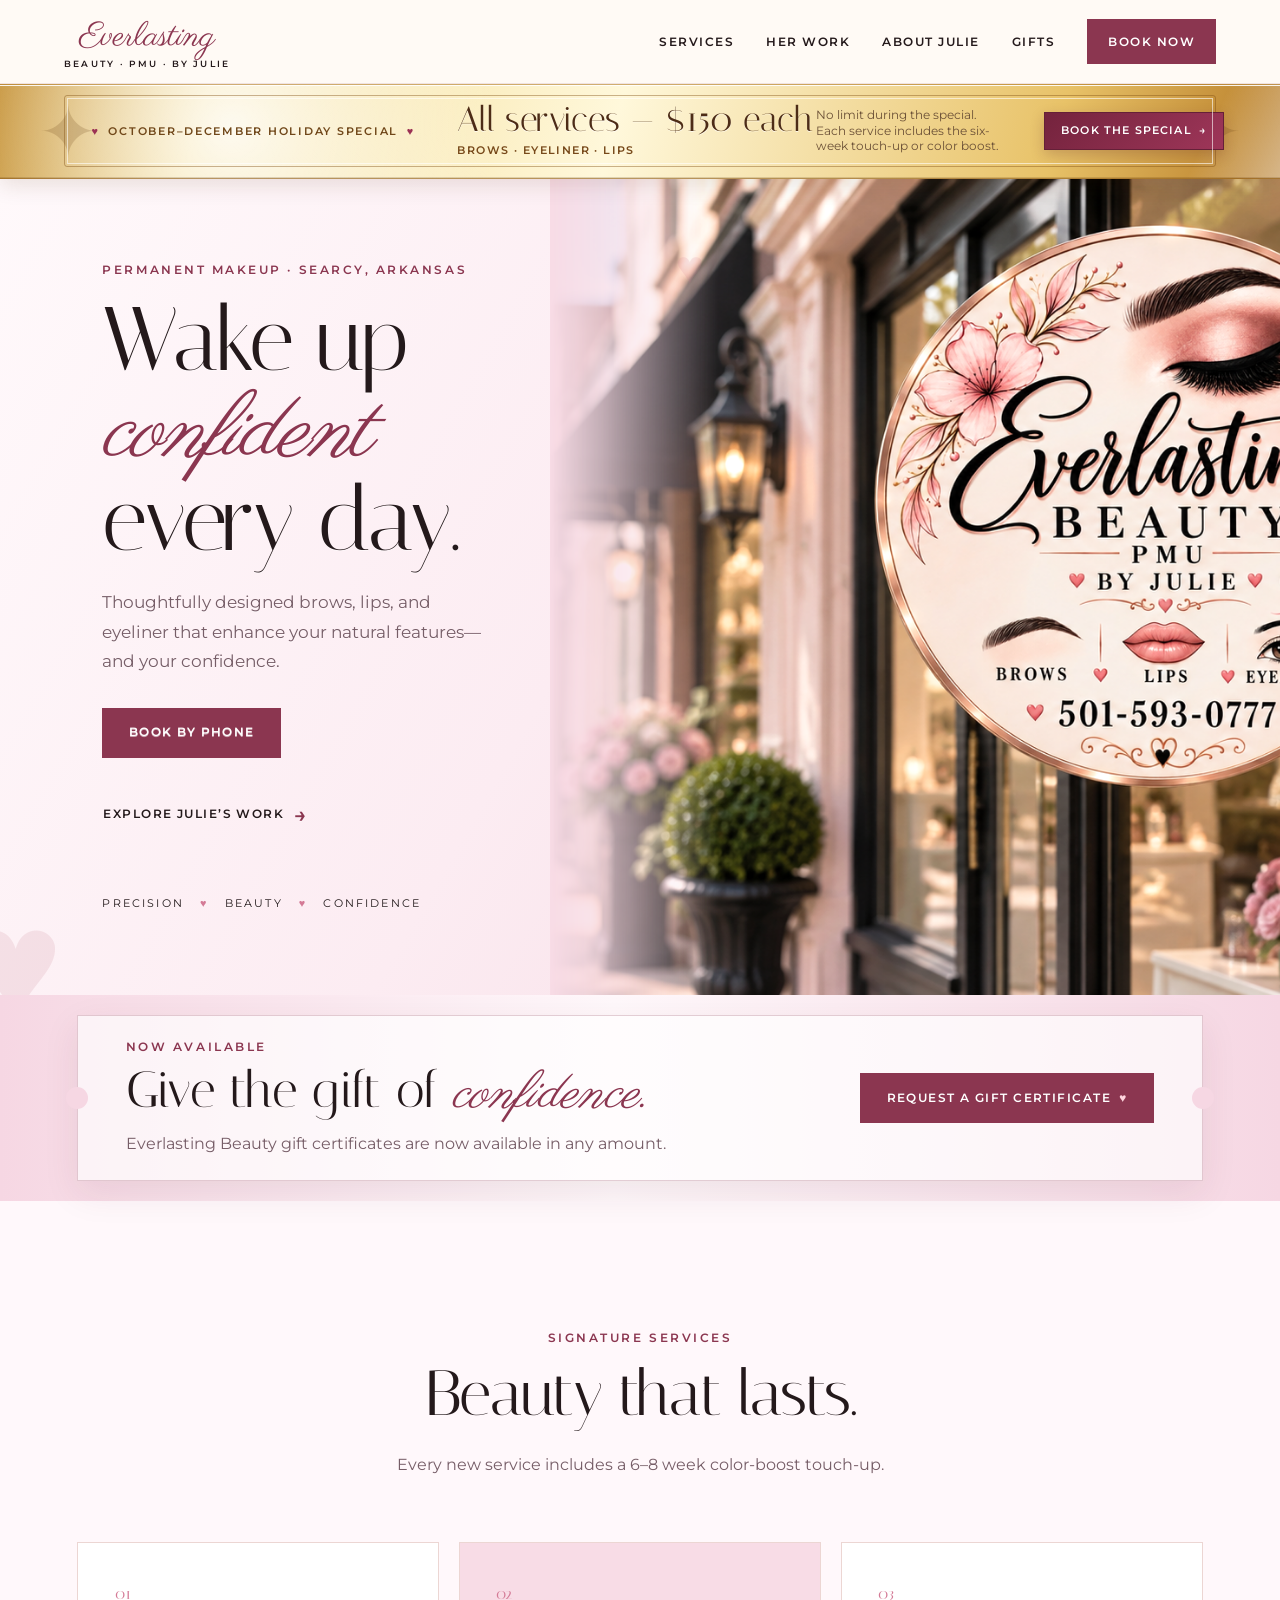
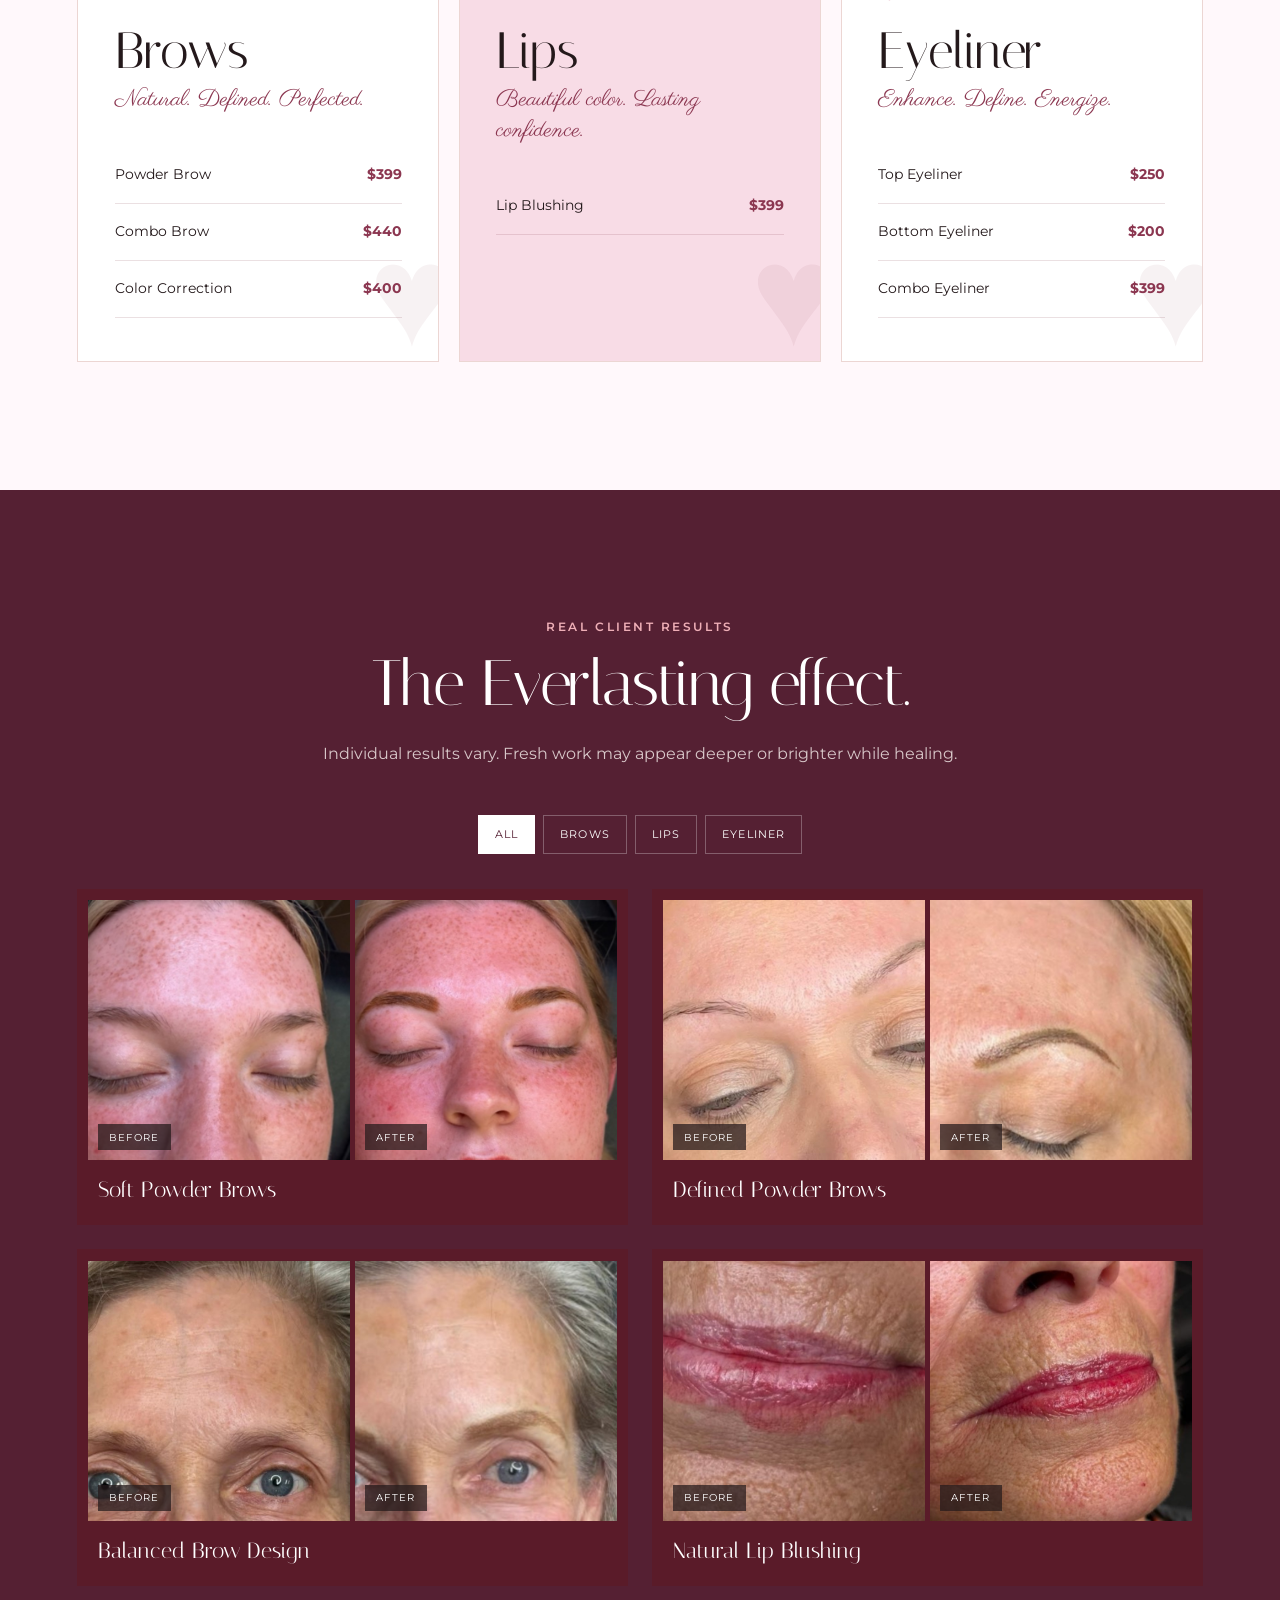
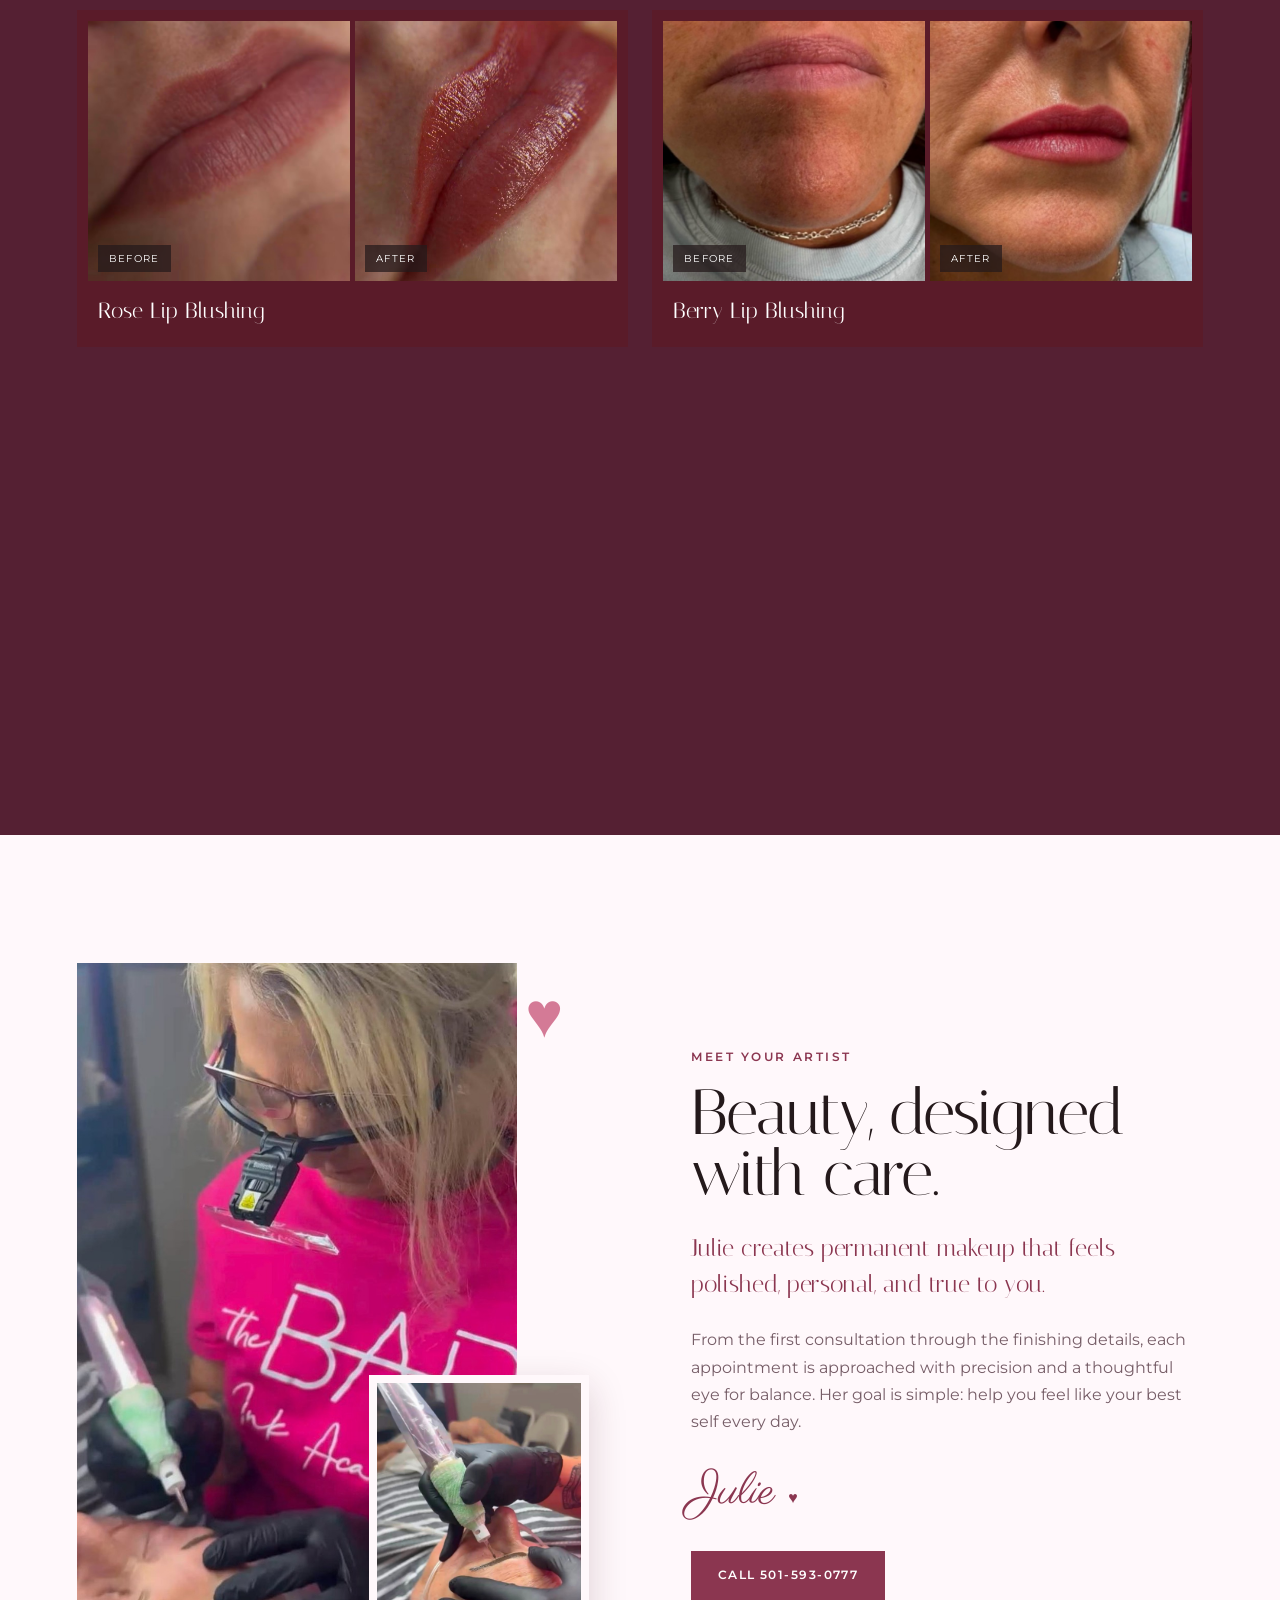
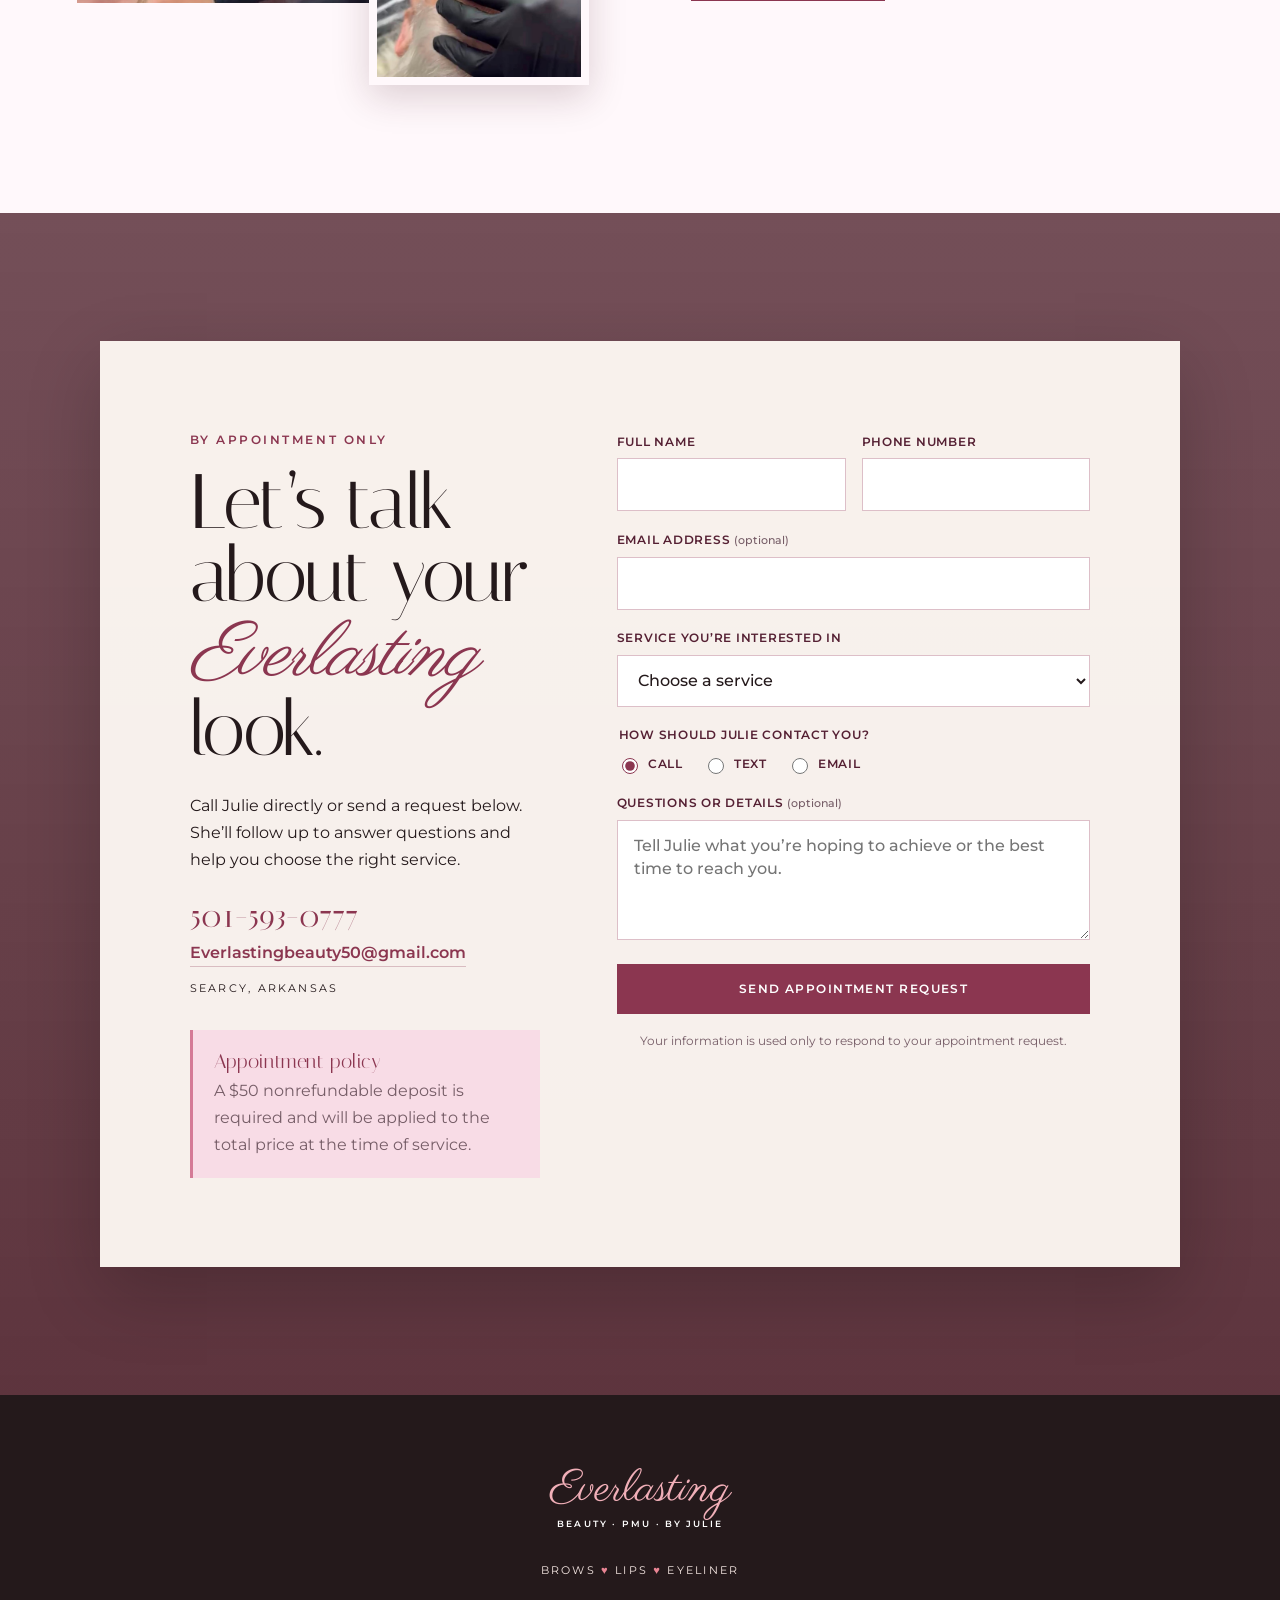
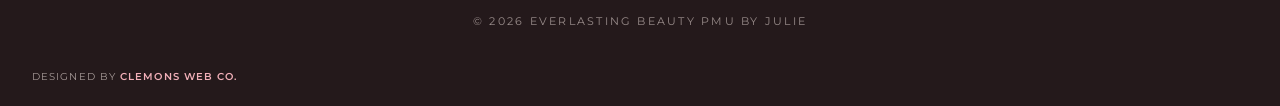
==== index.html @ 605e9e20 "Add branded social share image" ====
<!doctype html>
<html lang="en">
  <head>
    <meta charset="UTF-8" />
    <meta name="viewport" content="width=device-width, initial-scale=1.0" />
    <meta
      name="description"
      content="Permanent makeup by Julie in Searcy, Arkansas. Brows, lip blushing, and eyeliner by appointment."
    />
    <meta name="theme-color" content="#6f2435" />
    <link rel="canonical" href="https://everlastingbeauty50.com/" />
    <meta property="og:type" content="website" />
    <meta property="og:site_name" content="Everlasting Beauty PMU by Julie" />
    <meta property="og:title" content="Everlasting Beauty PMU by Julie" />
    <meta
      property="og:description"
      content="Wake up confident every day with thoughtfully designed brows, lips, and eyeliner in Searcy, Arkansas."
    />
    <meta property="og:url" content="https://everlastingbeauty50.com/" />
    <meta
      property="og:image"
      content="https://everlastingbeauty50.com/assets/everlasting-beauty-social-share.jpg"
    />
    <meta property="og:image:width" content="1200" />
    <meta property="og:image:height" content="630" />
    <meta
      property="og:image:alt"
      content="Everlasting Beauty PMU by Julie boutique storefront sign"
    />
    <meta name="twitter:card" content="summary_large_image" />
    <meta name="twitter:title" content="Everlasting Beauty PMU by Julie" />
    <meta
      name="twitter:description"
      content="Brows, lips, and eyeliner designed to help you wake up confident every day."
    />
    <meta
      name="twitter:image"
      content="https://everlastingbeauty50.com/assets/everlasting-beauty-social-share.jpg"
    />
    <title>Everlasting Beauty PMU by Julie</title>
    <link rel="preconnect" href="https://fonts.googleapis.com" />
    <link rel="preconnect" href="https://fonts.gstatic.com" crossorigin />
    <link
      href="https://fonts.googleapis.com/css2?family=Italiana&family=Montserrat:wght@400;500;600&family=Parisienne&display=swap"
      rel="stylesheet"
    />
    <link rel="stylesheet" href="styles.css" />
  </head>
  <body>
    <header class="site-header">
      <a class="brand" href="#top" aria-label="Everlasting Beauty home">
        <span class="brand-script">Everlasting</span>
        <span class="brand-small">BEAUTY · PMU · BY JULIE</span>
      </a>
      <button class="menu-toggle" aria-expanded="false" aria-controls="site-nav">
        <span></span><span></span><span></span><span class="sr-only">Menu</span>
      </button>
      <nav id="site-nav">
        <a href="#services">Services</a><a href="#work">Her Work</a><a href="#about">About Julie</a
        ><a href="gift-certificates.html">Gifts</a><a href="#contact" class="nav-cta">Book Now</a>
      </nav>
    </header>

    <aside class="seasonal-special" aria-label="October through December service special">
      <div class="seasonal-special-inner">
        <p class="seasonal-kicker"><span aria-hidden="true">♥</span> October–December Holiday Special <span aria-hidden="true">♥</span></p>
        <p class="seasonal-offer"><strong>All services — $150 each</strong><span>Brows · Eyeliner · Lips</span></p>
        <p class="seasonal-detail">No limit during the special. Each service includes the six-week touch-up or color boost.</p>
        <a class="seasonal-cta" href="#contact">Book the Special <span aria-hidden="true">→</span></a>
      </div>
    </aside>

    <main id="top">
      <section class="hero">
        <div class="hero-copy reveal">
          <p class="eyebrow">PERMANENT MAKEUP · SEARCY, ARKANSAS</p>
          <h1>Wake up <em>confident</em><br />every day.</h1>
          <p class="hero-text">
            Thoughtfully designed brows, lips, and eyeliner that enhance your natural features—and
            your confidence.
          </p>
          <div class="hero-actions">
            <a class="button primary" href="tel:+15015930777">Book by Phone</a>
            <a class="button text-button" href="#work">Explore Julie’s Work <span>→</span></a>
          </div>
          <div class="trust-row">
            <span>Precision</span><i>♥</i><span>Beauty</span><i>♥</i><span>Confidence</span>
          </div>
        </div>
        <div class="hero-portrait reveal">
          <div class="portrait-frame">
            <img
              src="assets/storefront-street-hero.png"
              alt="Everlasting Beauty PMU sign outside a pastel boutique"
            />
          </div>
          <div class="floating-note"><span>PMU Artist</span><strong>Julie</strong></div>
        </div>
      </section>

      <section class="gift-promo" aria-labelledby="gift-promo-title">
        <div class="gift-promo-ticket">
          <div class="gift-promo-copy">
            <p class="eyebrow">NOW AVAILABLE</p>
            <h2 id="gift-promo-title">Give the gift of <em>confidence.</em></h2>
            <p>Everlasting Beauty gift certificates are now available in any amount.</p>
          </div>
          <a class="button gift-promo-button" href="gift-certificates.html">
            Request a Gift Certificate <span aria-hidden="true">♥</span>
          </a>
        </div>
      </section>

      <section class="services section" id="services">
        <div class="section-heading reveal">
          <p class="eyebrow">SIGNATURE SERVICES</p>
          <h2>Beauty that lasts.</h2>
          <p>Every new service includes a 6–8 week color-boost touch-up.</p>
        </div>
        <div class="service-grid">
          <article class="service-card reveal">
            <span class="service-number">01</span>
            <h3>Brows</h3>
            <p class="script-accent">Natural. Defined. Perfected.</p>
            <ul>
              <li><span>Powder Brow</span><strong>$399</strong></li>
              <li><span>Combo Brow</span><strong>$440</strong></li>
              <li><span>Color Correction</span><strong>$400</strong></li>
            </ul>
          </article>
          <article class="service-card featured reveal">
            <span class="service-number">02</span>
            <h3>Lips</h3>
            <p class="script-accent">Beautiful color. Lasting confidence.</p>
            <ul>
              <li><span>Lip Blushing</span><strong>$399</strong></li>
            </ul>
          </article>
          <article class="service-card reveal">
            <span class="service-number">03</span>
            <h3>Eyeliner</h3>
            <p class="script-accent">Enhance. Define. Energize.</p>
            <ul>
              <li><span>Top Eyeliner</span><strong>$250</strong></li>
              <li><span>Bottom Eyeliner</span><strong>$200</strong></li>
              <li><span>Combo Eyeliner</span><strong>$399</strong></li>
            </ul>
          </article>
        </div>
      </section>

      <section class="portfolio section" id="work">
        <div class="section-heading light reveal">
          <p class="eyebrow">REAL CLIENT RESULTS</p>
          <h2>The Everlasting effect.</h2>
          <p>Individual results vary. Fresh work may appear deeper or brighter while healing.</p>
        </div>
        <div class="filter-row" role="group" aria-label="Filter portfolio">
          <button class="filter active" data-filter="all">All</button
          ><button class="filter" data-filter="brows">Brows</button
          ><button class="filter" data-filter="lips">Lips</button
          ><button class="filter" data-filter="eyeliner">Eyeliner</button>
        </div>
        <div class="comparison-grid">
          <article class="comparison reveal" data-category="brows">
            <div class="pair">
              <figure>
                <img src="assets/06-1000018065.jpg" alt="Brows before powder brow service" />
                <figcaption>Before</figcaption>
              </figure>
              <figure>
                <img src="assets/07-1000018066.jpg" alt="Brows after powder brow service" />
                <figcaption>After</figcaption>
              </figure>
            </div>
            <h3>Soft Powder Brows</h3>
          </article>
          <article class="comparison reveal" data-category="brows">
            <div class="pair">
              <figure>
                <img src="assets/01-1000018069.jpg" alt="Brows before permanent makeup" />
                <figcaption>Before</figcaption>
              </figure>
              <figure>
                <img src="assets/02-1000018070.jpg" alt="Brows after permanent makeup" />
                <figcaption>After</figcaption>
              </figure>
            </div>
            <h3>Defined Powder Brows</h3>
          </article>
          <article class="comparison reveal" data-category="brows">
            <div class="pair">
              <figure>
                <img
                  src="assets/balanced-brow-before.jpg"
                  alt="Brows before balanced permanent makeup design"
                />
                <figcaption>Before</figcaption>
              </figure>
              <figure>
                <img
                  src="assets/balanced-brow-after.jpg"
                  alt="Brows after balanced permanent makeup design"
                />
                <figcaption>After</figcaption>
              </figure>
            </div>
            <h3>Balanced Brow Design</h3>
          </article>
          <article class="comparison reveal" data-category="lips">
            <div class="pair">
              <figure>
                <img src="assets/mature-lip-before.jpg" alt="Lips before lip blushing" />
                <figcaption>Before</figcaption>
              </figure>
              <figure>
                <img src="assets/mature-lip-after.jpg" alt="Lips after lip blushing" />
                <figcaption>After</figcaption>
              </figure>
            </div>
            <h3>Natural Lip Blushing</h3>
          </article>
          <article class="comparison reveal" data-category="lips">
            <div class="pair vertical">
              <figure>
                <img src="assets/04-1000018061.jpg" alt="Lips before lip blushing" />
                <figcaption>Before</figcaption>
              </figure>
              <figure>
                <img src="assets/05-1000018062.jpg" alt="Lips immediately after lip blushing" />
                <figcaption>After</figcaption>
              </figure>
            </div>
            <h3>Rose Lip Blushing</h3>
          </article>
          <article class="comparison reveal" data-category="lips">
            <div class="pair vertical">
              <figure>
                <img src="assets/01-1000018079.jpg" alt="Lips before lip blushing" />
                <figcaption>Before</figcaption>
              </figure>
              <figure>
                <img src="assets/02-1000018080.jpg" alt="Lips after lip blushing" />
                <figcaption>After</figcaption>
              </figure>
            </div>
            <h3>Berry Lip Blushing</h3>
          </article>
          <article class="comparison reveal" data-category="eyeliner">
            <div class="pair">
              <figure>
                <img src="assets/06-1000018085.jpg" alt="Eye before permanent eyeliner" />
                <figcaption>Before</figcaption>
              </figure>
              <figure>
                <img src="assets/07-1000018086.jpg" alt="Eye after permanent eyeliner" />
                <figcaption>After</figcaption>
              </figure>
            </div>
            <h3>Classic Top Eyeliner</h3>
          </article>
        </div>
        <button class="button outline-light gallery-more" type="button">Show More Results</button>
      </section>

      <section class="about section" id="about">
        <div class="about-collage reveal">
          <img
            class="artist"
            src="assets/04-1000018083.jpg"
            alt="Julie performing a permanent brow service"
          /><img
            class="detail"
            src="assets/03-1000018082.jpg"
            alt="Permanent makeup procedure detail"
          /><span class="heart-mark">♥</span>
        </div>
        <div class="about-copy reveal">
          <p class="eyebrow">MEET YOUR ARTIST</p>
          <h2>Beauty, designed with care.</h2>
          <p class="lead">
            Julie creates permanent makeup that feels polished, personal, and true to you.
          </p>
          <p>
            From the first consultation through the finishing details, each appointment is
            approached with precision and a thoughtful eye for balance. Her goal is simple: help you
            feel like your best self every day.
          </p>
          <div class="signature">Julie <span>♥</span></div>
          <a class="button primary" href="tel:+15015930777">Call 501-593-0777</a>
        </div>
      </section>

      <section class="booking section" id="contact">
        <div class="booking-card reveal">
          <div class="booking-intro">
            <p class="eyebrow">BY APPOINTMENT ONLY</p>
            <h2>Let’s talk about your<br /><em>Everlasting</em> look.</h2>
            <p>
              Call Julie directly or send a request below. She’ll follow up to answer questions and
              help you choose the right service.
            </p>
            <a class="phone-link" href="tel:+15015930777">501-593-0777</a>
            <a class="email-link" href="mailto:Everlastingbeauty50@gmail.com"
              >Everlastingbeauty50@gmail.com</a
            >
            <p class="location">Searcy, Arkansas</p>
            <aside class="deposit-note">
              <strong>Appointment policy</strong
              ><span
                >A $50 nonrefundable deposit is required and will be applied to the total price at
                the time of service.</span
              >
            </aside>
          </div>
          <form
            class="contact-form"
            name="appointment-request"
            method="POST"
            action="/thank-you.html"
            data-netlify="true"
          >
            <input type="hidden" name="form-name" value="appointment-request" />
            <div class="field-row">
              <label>Full name<input type="text" name="name" autocomplete="name" required /></label>
              <label
                >Phone number<input type="tel" name="phone" autocomplete="tel" required
              /></label>
            </div>
            <label
              >Email address <span>(optional)</span
              ><input type="email" name="email" autocomplete="email"
            /></label>
            <label
              >Service you’re interested in
              <select name="service" required>
                <option value="">Choose a service</option>
                <option>Powder Brow</option>
                <option>Combo Brow</option>
                <option>Brow Color Correction</option>
                <option>Lip Blushing</option>
                <option>Top Eyeliner</option>
                <option>Bottom Eyeliner</option>
                <option>Combo Eyeliner</option>
                <option>Not sure — I’d like Julie’s recommendation</option>
              </select>
            </label>
            <fieldset>
              <legend>How should Julie contact you?</legend>
              <label class="radio-choice"
                ><input type="radio" name="preferred-contact" value="Call" checked /> Call</label
              >
              <label class="radio-choice"
                ><input type="radio" name="preferred-contact" value="Text" /> Text</label
              >
              <label class="radio-choice"
                ><input type="radio" name="preferred-contact" value="Email" /> Email</label
              >
            </fieldset>
            <label
              >Questions or details <span>(optional)</span
              ><textarea
                name="message"
                rows="4"
                placeholder="Tell Julie what you’re hoping to achieve or the best time to reach you."
              ></textarea>
            </label>
            <button class="button cream" type="submit">Send Appointment Request</button>
            <p class="form-note">
              Your information is used only to respond to your appointment request.
            </p>
          </form>
        </div>
      </section>
    </main>

    <footer>
      <div class="footer-brand">
        <span class="brand-script">Everlasting</span
        ><span class="brand-small">BEAUTY · PMU · BY JULIE</span>
      </div>
      <p>Brows <i>♥</i> Lips <i>♥</i> Eyeliner</p>
      <p class="fine">© <span id="year"></span> Everlasting Beauty PMU by Julie</p>
      <a
        class="site-credit"
        href="https://clemonswebco.com"
        target="_blank"
        rel="noopener noreferrer"
        >Designed by <strong>Clemons Web Co.</strong></a
      >
    </footer>
    <a class="mobile-book" href="tel:+15015930777">Book Now <span>♥</span></a>
    <div class="lightbox" aria-hidden="true">
      <button aria-label="Close image">×</button><img alt="Expanded client result" />
    </div>
    <script src="script.js"></script>
  </body>
</html>
---- styles.css ----
:root {
  --wine: #6f2435;
  --wine-dark: #43141f;
  --rose: #b65b68;
  --blush: #f5dedc;
  --cream: #fffaf5;
  --ink: #24191b;
  --muted: #715f61;
  --serif: "Italiana", Georgia, serif;
  --sans: "Montserrat", sans-serif;
  --script: "Parisienne", cursive;
}
* {
  box-sizing: border-box;
}
html {
  scroll-behavior: smooth;
}
body {
  margin: 0;
  background: var(--cream);
  color: var(--ink);
  font-family: var(--sans);
  font-size: 16px;
  line-height: 1.7;
}
body.menu-open {
  overflow: hidden;
}
img {
  display: block;
  width: 100%;
}
a {
  color: inherit;
  text-decoration: none;
}
button {
  font: inherit;
}
.sr-only {
  position: absolute;
  width: 1px;
  height: 1px;
  overflow: hidden;
  clip: rect(0, 0, 0, 0);
}
.site-header {
  height: 84px;
  padding: 0 clamp(1.25rem, 5vw, 5rem);
  display: flex;
  align-items: center;
  justify-content: space-between;
  background: rgba(255, 250, 245, 0.94);
  backdrop-filter: blur(12px);
  position: sticky;
  top: 0;
  z-index: 40;
  border-bottom: 1px solid rgba(111, 36, 53, 0.1);
}
.brand,
.footer-brand {
  display: flex;
  flex-direction: column;
  align-items: center;
  line-height: 1;
}
.brand-script {
  font: 2.15rem var(--script);
  color: var(--wine);
  margin-bottom: -0.15rem;
}
.brand-small {
  font: 600 0.58rem var(--sans);
  letter-spacing: 0.24em;
}
.site-header nav {
  display: flex;
  align-items: center;
  gap: 2rem;
  font-size: 0.78rem;
  text-transform: uppercase;
  letter-spacing: 0.12em;
  font-weight: 600;
}
.site-header nav a:not(.nav-cta) {
  position: relative;
}
.site-header nav a:not(.nav-cta):after {
  content: "";
  position: absolute;
  left: 0;
  right: 100%;
  bottom: -0.5rem;
  height: 1px;
  background: var(--wine);
  transition: 0.25s;
}
.site-header nav a:hover:after {
  right: 0;
}
.nav-cta {
  background: var(--wine);
  color: white;
  padding: 0.75rem 1.3rem;
}
.menu-toggle {
  display: none;
  background: none;
  border: 0;
  padding: 0.5rem;
}
.menu-toggle span:not(.sr-only) {
  display: block;
  width: 24px;
  height: 1px;
  background: var(--ink);
  margin: 5px;
}
.hero {
  min-height: calc(100vh - 84px);
  display: grid;
  grid-template-columns: 1.05fr 0.95fr;
  align-items: center;
  overflow: hidden;
  background:
    radial-gradient(circle at 14% 24%, #fff 0 8%, transparent 35%),
    linear-gradient(135deg, var(--cream) 0 57%, var(--blush) 57%);
  position: relative;
}
.hero:before,
.hero:after {
  content: "♥";
  position: absolute;
  color: rgba(182, 91, 104, 0.12);
  font-size: 10rem;
  line-height: 1;
}
.hero:before {
  left: -2rem;
  bottom: -3rem;
}
.hero:after {
  right: 45%;
  top: 4rem;
  font-size: 3rem;
}
.hero-copy {
  padding: 5rem clamp(1.5rem, 8vw, 9rem);
}
.eyebrow {
  color: var(--wine);
  letter-spacing: 0.22em;
  font-weight: 600;
  font-size: 0.72rem;
  margin: 0 0 1rem;
}
.hero h1,
.section h2 {
  font: 400 clamp(3.7rem, 7vw, 7rem)/0.95 var(--serif);
  letter-spacing: -0.025em;
  margin: 0.3rem 0 1.6rem;
}
.hero h1 em,
.booking h2 em {
  font-family: var(--script);
  color: var(--wine);
  font-weight: 400;
}
.hero-text {
  max-width: 36rem;
  color: var(--muted);
  font-size: 1.08rem;
}
.hero-actions {
  display: flex;
  align-items: center;
  gap: 1.6rem;
  margin-top: 2rem;
  flex-wrap: wrap;
}
.button {
  display: inline-flex;
  align-items: center;
  justify-content: center;
  min-height: 50px;
  padding: 0.8rem 1.6rem;
  border: 1px solid transparent;
  text-transform: uppercase;
  letter-spacing: 0.12em;
  font-weight: 600;
  font-size: 0.75rem;
  cursor: pointer;
  transition: 0.25s;
}
.button:hover {
  transform: translateY(-2px);
}
.primary {
  background: var(--wine);
  color: white;
}
.text-button {
  padding-inline: 0;
}
.text-button span {
  font-size: 1.3rem;
  margin-left: 0.6rem;
  color: var(--wine);
}
.trust-row {
  display: flex;
  align-items: center;
  gap: 1rem;
  margin-top: 3rem;
  font-size: 0.68rem;
  letter-spacing: 0.2em;
  text-transform: uppercase;
}
.trust-row i,
.footer-brand + i,
.trust-row i {
  color: var(--rose);
  font-style: normal;
}
.hero-portrait {
  align-self: stretch;
  position: relative;
  display: grid;
  place-items: center;
  padding: 5vw;
}
.portrait-frame {
  width: min(92%, 560px);
  aspect-ratio: 4/5;
  overflow: hidden;
  border-radius: 48% 48% 4px 4px;
  box-shadow: 0 28px 70px rgba(67, 20, 31, 0.2);
  border: 8px solid rgba(255, 255, 255, 0.5);
}
.portrait-frame img {
  height: 100%;
  object-fit: cover;
  object-position: center 30%;
}
.floating-note {
  position: absolute;
  left: 4%;
  bottom: 14%;
  background: white;
  padding: 1rem 1.8rem;
  box-shadow: 0 10px 30px rgba(67, 20, 31, 0.15);
  text-align: center;
}
.floating-note span {
  display: block;
  font-size: 0.65rem;
  text-transform: uppercase;
  letter-spacing: 0.2em;
}
.floating-note strong {
  font: 2rem var(--script);
  color: var(--wine);
}
.section {
  padding: clamp(5rem, 10vw, 9rem) clamp(1.25rem, 6vw, 7rem);
}
.section-heading {
  text-align: center;
  max-width: 650px;
  margin: 0 auto 4rem;
}
.section-heading h2 {
  font-size: clamp(3rem, 5vw, 5rem);
}
.section-heading > p:last-child {
  color: var(--muted);
}
.service-grid {
  display: grid;
  grid-template-columns: repeat(3, 1fr);
  max-width: 1200px;
  margin: auto;
  gap: 1.2rem;
}
.service-card {
  background: white;
  padding: 2.3rem;
  border: 1px solid #ecd6d3;
  min-height: 420px;
  position: relative;
  overflow: hidden;
}
.service-card.featured {
  background: var(--blush);
  transform: translateY(-1.2rem);
}
.service-card:after {
  content: "♥";
  position: absolute;
  right: -1rem;
  bottom: -3.5rem;
  font-size: 9rem;
  color: rgba(111, 36, 53, 0.06);
}
.service-number {
  font: 1rem var(--serif);
  color: var(--rose);
}
.service-card h3 {
  font: 3.2rem var(--serif);
  margin: 0.8rem 0 0;
}
.script-accent {
  font: 1.45rem var(--script);
  color: var(--wine);
  margin: 0.2rem 0 2rem;
}
.service-card ul {
  list-style: none;
  padding: 0;
  margin: 0;
  position: relative;
  z-index: 1;
}
.service-card li {
  display: flex;
  justify-content: space-between;
  gap: 1rem;
  padding: 1rem 0;
  border-bottom: 1px solid rgba(111, 36, 53, 0.14);
  font-size: 0.88rem;
}
.service-card li strong {
  color: var(--wine);
}
.portfolio {
  background: var(--wine-dark);
  color: white;
}
.section-heading.light .eyebrow {
  color: #efafb7;
}
.section-heading.light > p:last-child {
  color: #d8c7c9;
}
.filter-row {
  display: flex;
  justify-content: center;
  gap: 0.5rem;
  margin: -1rem auto 2.2rem;
  flex-wrap: wrap;
}
.filter {
  color: white;
  background: transparent;
  border: 1px solid rgba(255, 255, 255, 0.28);
  padding: 0.55rem 1rem;
  cursor: pointer;
  text-transform: uppercase;
  letter-spacing: 0.1em;
  font-size: 0.7rem;
}
.filter.active,
.filter:hover {
  background: white;
  color: var(--wine-dark);
}
.comparison-grid {
  display: grid;
  grid-template-columns: repeat(2, 1fr);
  gap: 1.5rem;
  max-width: 1300px;
  margin: auto;
}
.comparison {
  background: #5a1b29;
  padding: 0.7rem 0.7rem 1.4rem;
  transition: 0.35s;
}
.comparison.hidden {
  display: none;
}
.pair {
  display: grid;
  grid-template-columns: 1fr 1fr;
  gap: 0.35rem;
  height: 260px;
}
.pair figure {
  position: relative;
  margin: 0;
  overflow: hidden;
}
.pair img {
  height: 100%;
  object-fit: cover;
}
.pair.vertical img {
  object-position: center 45%;
}
.pair figcaption {
  position: absolute;
  bottom: 0.6rem;
  left: 0.6rem;
  background: rgba(36, 25, 27, 0.72);
  padding: 0.3rem 0.7rem;
  text-transform: uppercase;
  letter-spacing: 0.13em;
  font-size: 0.62rem;
}
.comparison h3 {
  font: 1.4rem var(--serif);
  margin: 1rem 0.6rem 0;
}
.gallery-more {
  display: none;
  margin: 2.5rem auto 0;
}
.outline-light {
  background: transparent;
  color: white;
  border-color: rgba(255, 255, 255, 0.5);
}
.about {
  display: grid;
  grid-template-columns: 1fr 1fr;
  gap: clamp(3rem, 8vw, 8rem);
  align-items: center;
  max-width: 1400px;
  margin: auto;
}
.about-collage {
  position: relative;
  padding: 0 14% 16% 0;
}
.about-collage .artist {
  height: 640px;
  object-fit: cover;
}
.about-collage .detail {
  position: absolute;
  width: 43%;
  height: 43%;
  object-fit: cover;
  right: 0;
  bottom: 0;
  border: 8px solid var(--cream);
  box-shadow: 0 12px 35px rgba(67, 20, 31, 0.18);
}
.heart-mark {
  position: absolute;
  right: 5%;
  top: 2%;
  font: 4rem var(--script);
  color: var(--rose);
}
.about-copy h2 {
  font-size: clamp(3.4rem, 5vw, 5rem);
}
.about-copy .lead {
  font: 1.5rem/1.5 var(--serif);
  color: var(--wine);
}
.about-copy > p:not(.eyebrow):not(.lead) {
  color: var(--muted);
}
.signature {
  font: 2.8rem var(--script);
  color: var(--wine);
  margin: 1.7rem 0;
}
.signature span {
  font: 1rem var(--sans);
}
.booking {
  background:
    linear-gradient(rgba(67, 20, 31, 0.74), rgba(67, 20, 31, 0.86)),
    url("assets/01-1000018079.jpg") center 45% / cover fixed;
  text-align: center;
}
.booking-card {
  max-width: 760px;
  margin: auto;
  background: rgba(255, 250, 245, 0.95);
  padding: clamp(3rem, 7vw, 6rem);
  box-shadow: 0 25px 70px rgba(0, 0, 0, 0.2);
}
.booking h2 {
  font-size: clamp(3rem, 6vw, 5.5rem);
}
.booking-card > p:not(.eyebrow):not(.location) {
  color: var(--muted);
  max-width: 530px;
  margin-inline: auto;
}
.phone-link {
  display: block;
  font: 2rem var(--serif);
  color: var(--wine);
  margin: 1.5rem 0 0.2rem;
}
.location {
  text-transform: uppercase;
  letter-spacing: 0.2em;
  font-size: 0.7rem;
  margin-bottom: 2rem;
}
.cream {
  background: var(--wine);
  color: white;
}
footer {
  background: #24191b;
  color: #f6e8e4;
  text-align: center;
  padding: 4rem 1rem;
}
.footer-brand {
  width: max-content;
  margin: auto;
}
.footer-brand .brand-script {
  color: #f1afb8;
  font-size: 2.8rem;
}
.footer-brand .brand-small {
  color: white;
}
footer > p {
  font-size: 0.7rem;
  text-transform: uppercase;
  letter-spacing: 0.2em;
  margin-top: 2rem;
}
footer i {
  font-style: normal;
  color: #e98594;
}
.fine {
  opacity: 0.55;
}
.mobile-book {
  display: none;
}
.lightbox {
  position: fixed;
  inset: 0;
  background: rgba(20, 8, 11, 0.94);
  z-index: 100;
  display: none;
  align-items: center;
  justify-content: center;
  padding: 2rem;
}
.lightbox.open {
  display: flex;
}
.lightbox img {
  max-width: 1100px;
  max-height: 88vh;
  object-fit: contain;
  width: auto;
}
.lightbox button {
  position: absolute;
  right: 2rem;
  top: 1rem;
  background: none;
  border: 0;
  color: white;
  font-size: 3rem;
  cursor: pointer;
}
.reveal {
  opacity: 0;
  transform: translateY(24px);
  transition:
    opacity 0.7s,
    transform 0.7s;
}
.reveal.visible {
  opacity: 1;
  transform: none;
}
@media (max-width: 900px) {
  .site-header {
    height: 72px;
  }
  .menu-toggle {
    display: block;
    z-index: 2;
  }
  .site-header nav {
    position: fixed;
    inset: 0;
    background: var(--cream);
    display: flex;
    flex-direction: column;
    justify-content: center;
    gap: 2rem;
    font: 1.8rem var(--serif);
    transform: translateX(100%);
    transition: 0.3s;
  }
  .site-header nav.open {
    transform: none;
  }
  .nav-cta {
    font: 600 0.8rem var(--sans);
  }
  .hero {
    min-height: auto;
    grid-template-columns: 1fr;
    background: linear-gradient(160deg, var(--cream) 0 62%, var(--blush) 62%);
  }
  .hero-copy {
    padding: 5rem 1.5rem 2rem;
  }
  .hero h1 {
    font-size: clamp(3.5rem, 15vw, 5.8rem);
  }
  .hero-portrait {
    padding: 2rem 2rem 5rem;
    min-height: 580px;
  }
  .portrait-frame {
    width: min(100%, 480px);
  }
  .service-grid {
    grid-template-columns: 1fr;
  }
  .service-card.featured {
    transform: none;
  }
  .comparison-grid {
    grid-template-columns: 1fr;
  }
  .about {
    grid-template-columns: 1fr;
  }
  .about-collage .artist {
    height: 520px;
  }
  .mobile-book {
    display: flex;
    position: fixed;
    z-index: 35;
    bottom: 0;
    left: 0;
    right: 0;
    height: 58px;
    align-items: center;
    justify-content: center;
    gap: 0.7rem;
    background: var(--wine);
    color: white;
    text-transform: uppercase;
    letter-spacing: 0.16em;
    font-size: 0.75rem;
    font-weight: 600;
    box-shadow: 0 -4px 20px rgba(0, 0, 0, 0.2);
  }
  footer {
    padding-bottom: 6rem;
  }
  .booking {
    background-attachment: scroll;
  }
}
@media (max-width: 580px) {
  .brand-script {
    font-size: 1.8rem;
  }
  .brand-small {
    font-size: 0.5rem;
  }
  .hero-actions {
    align-items: flex-start;
    flex-direction: column;
    gap: 0.4rem;
  }
  .trust-row {
    gap: 0.55rem;
    font-size: 0.56rem;
  }
  .section {
    padding: 5rem 1rem;
  }
  .section-heading {
    margin-bottom: 2.5rem;
  }
  .section-heading h2 {
    font-size: 3.2rem;
  }
  .service-card {
    padding: 1.6rem;
    min-height: 0;
  }
  .pair {
    height: 185px;
  }
  .comparison-grid .comparison:nth-child(n + 5) {
    display: none;
  }
  .comparison-grid.expanded .comparison {
    display: block;
  }
  .gallery-more {
    display: flex;
  }
  .about-collage {
    padding: 0 12% 14% 0;
  }
  .about-collage .artist {
    height: 420px;
  }
  .booking {
    padding-inline: 0.7rem;
  }
  .booking-card {
    padding: 3rem 1.2rem;
  }
  .floating-note {
    left: 1rem;
  }
  .phone-link {
    font-size: 1.65rem;
  }
}
@media (prefers-reduced-motion: reduce) {
  html {
    scroll-behavior: auto;
  }
  .reveal {
    opacity: 1;
    transform: none;
    transition: none;
  }
  .button {
    transition: none;
  }
}
.hero-portrait .portrait-frame img {
  object-position: center 62%;
  transform: scale(1.22);
  transform-origin: center;
}

/* Pastel storefront hero */
:root {
  --wine: #8b3650;
  --wine-dark: #552033;
  --rose: #d47a96;
  --blush: #f8dce6;
  --cream: #fff8fb;
  --muted: #765d67;
}
.hero {
  grid-template-columns: 48% 52%;
  background:
    radial-gradient(circle at 18% 25%, #fff 0 10%, transparent 38%),
    linear-gradient(120deg, #fff8fb 0%, #fcecf2 46%, #f6d7e3 100%);
}
.hero-copy {
  position: relative;
  z-index: 2;
}
.hero-portrait {
  padding: 0;
  overflow: hidden;
  align-self: stretch;
  min-height: calc(100vh - 84px);
}
.hero-portrait .portrait-frame {
  width: 100%;
  max-width: none;
  height: 100%;
  aspect-ratio: auto;
  border: 0;
  border-radius: 0;
  box-shadow: none;
  background: #f8dce6;
}
.hero-portrait .portrait-frame img {
  height: 100%;
  object-fit: cover;
  object-position: center;
  transform: none;
  filter: saturate(0.92) brightness(1.03);
  -webkit-mask-image: linear-gradient(to right, transparent 0%, rgba(0, 0, 0, 0.35) 12%, #000 30%);
  mask-image: linear-gradient(to right, transparent 0%, rgba(0, 0, 0, 0.35) 12%, #000 30%);
}
.hero-portrait .floating-note {
  display: none;
}
.hero:after {
  color: rgba(212, 122, 150, 0.16);
}
@media (max-width: 900px) {
  .hero {
    grid-template-columns: 1fr;
    background: linear-gradient(160deg, #fff8fb 0%, #fceaf1 56%, #f6d7e3 100%);
  }
  .hero-portrait {
    min-height: 560px;
    padding: 0;
  }
  .hero-portrait .portrait-frame {
    height: 560px;
  }
  .hero-portrait .portrait-frame img {
    -webkit-mask-image: linear-gradient(to bottom, transparent 0%, #000 20%);
    mask-image: linear-gradient(to bottom, transparent 0%, #000 20%);
    object-position: center;
  }
}
@media (max-width: 580px) {
  .hero-portrait {
    min-height: 440px;
  }
  .hero-portrait .portrait-frame {
    height: 440px;
  }
}

/* Sidewalk boutique hero */
.hero {
  grid-template-columns: 43% 57%;
  background: linear-gradient(120deg, #fff9fb 0%, #fcecf2 48%, #f4d5df 100%);
}
.hero-copy {
  padding-right: clamp(1.5rem, 4vw, 4.5rem);
  text-shadow: 0 1px 0 rgba(255, 255, 255, 0.55);
}
.hero-portrait .portrait-frame img {
  object-position: 58% center;
  filter: saturate(0.95) brightness(1.02);
  -webkit-mask-image: linear-gradient(to right, transparent 0%, rgba(0, 0, 0, 0.25) 7%, #000 23%);
  mask-image: linear-gradient(to right, transparent 0%, rgba(0, 0, 0, 0.25) 7%, #000 23%);
}
@media (max-width: 1180px) {
  .hero {
    grid-template-columns: 1fr;
    min-height: auto;
  }
  .hero-copy {
    padding-bottom: 2.5rem;
  }
  .hero-portrait {
    min-height: 0;
    padding: 0;
  }
  .hero-portrait .portrait-frame {
    height: auto;
    aspect-ratio: 16/9;
  }
  .hero-portrait .portrait-frame img {
    object-fit: cover;
    object-position: center;
    -webkit-mask-image: linear-gradient(to bottom, transparent 0%, #000 12%);
    mask-image: linear-gradient(to bottom, transparent 0%, #000 12%);
  }
}
@media (max-width: 580px) {
  .hero-copy {
    padding-top: 4rem;
  }
  .hero-portrait .portrait-frame {
    height: auto;
    aspect-ratio: 16/9;
  }
  .hero-portrait .portrait-frame img {
    object-position: center;
  }
}

/* Appointment request form */
.booking-card {
  max-width: 1080px;
  text-align: left;
  display: grid;
  grid-template-columns: 0.85fr 1.15fr;
  gap: clamp(2.5rem, 6vw, 5rem);
  align-items: start;
}
.booking-intro h2 {
  margin-top: 0.2rem;
}
.booking-intro .phone-link {
  margin-bottom: 0.25rem;
}
.email-link {
  display: inline-block;
  color: var(--wine);
  font-weight: 600;
  overflow-wrap: anywhere;
  border-bottom: 1px solid rgba(139, 54, 80, 0.28);
}
.deposit-note {
  margin-top: 2rem;
  padding: 1.2rem 1.35rem;
  background: #f8dce6;
  border-left: 3px solid var(--rose);
  color: var(--muted);
}
.deposit-note strong,
.deposit-note span {
  display: block;
}
.deposit-note strong {
  color: var(--wine);
  font: 1.25rem var(--serif);
  margin-bottom: 0.25rem;
}
.contact-form {
  display: grid;
  gap: 1.1rem;
}
.field-row {
  display: grid;
  grid-template-columns: 1fr 1fr;
  gap: 1rem;
}
.contact-form label,
.contact-form legend {
  color: var(--wine-dark);
  font-size: 0.78rem;
  font-weight: 600;
  letter-spacing: 0.06em;
  text-transform: uppercase;
}
.contact-form label > span {
  color: var(--muted);
  font-size: 0.68rem;
  font-weight: 500;
  text-transform: none;
  letter-spacing: 0;
}
.contact-form input:not([type="radio"]),
.contact-form select,
.contact-form textarea {
  width: 100%;
  margin-top: 0.4rem;
  border: 1px solid #ddbfc8;
  background: white;
  color: var(--ink);
  padding: 0.9rem 1rem;
  font: 500 1rem/1.4 var(--sans);
  border-radius: 0;
  outline: none;
}
.contact-form textarea {
  resize: vertical;
  min-height: 120px;
}
.contact-form input:focus,
.contact-form select:focus,
.contact-form textarea:focus {
  border-color: var(--wine);
  box-shadow: 0 0 0 3px rgba(139, 54, 80, 0.1);
}
.contact-form fieldset {
  margin: 0;
  padding: 0;
  border: 0;
  display: flex;
  gap: 1.25rem;
  flex-wrap: wrap;
}
.contact-form legend {
  width: 100%;
  margin-bottom: 0.55rem;
}
.contact-form .radio-choice {
  display: flex;
  align-items: center;
  gap: 0.45rem;
  font-size: 0.75rem;
  cursor: pointer;
}
.contact-form input[type="radio"] {
  accent-color: var(--wine);
  width: 1rem;
  height: 1rem;
}
.contact-form .button {
  width: 100%;
  border: 0;
}
.form-note {
  margin: 0;
  text-align: center;
  color: var(--muted);
  font-size: 0.72rem;
}
@media (max-width: 900px) {
  .booking-card {
    grid-template-columns: 1fr;
  }
  .booking-intro {
    text-align: center;
  }
  .deposit-note {
    text-align: left;
    max-width: 580px;
    margin-inline: auto;
  }
  .contact-form {
    text-align: left;
  }
}
@media (max-width: 580px) {
  .field-row {
    grid-template-columns: 1fr;
  }
  .contact-form fieldset {
    gap: 0.8rem 1.1rem;
  }
}

/* Mobile overflow guard */
html,
body {
  width: 100%;
  max-width: 100%;
  overflow-x: hidden;
}
.hero,
.section,
.booking-card,
.booking-intro,
.contact-form {
  min-width: 0;
}
.contact-form input,
.contact-form select,
.contact-form textarea {
  max-width: 100%;
}
@media (max-width: 900px) {
  .site-header nav {
    left: 0;
    right: auto;
    width: 100vw;
    max-width: 100vw;
    overflow-y: auto;
    visibility: hidden;
    pointer-events: none;
    transform: translateX(100vw);
    transition:
      transform 0.3s,
      visibility 0s 0.3s;
  }
  .site-header nav.open {
    visibility: visible;
    pointer-events: auto;
    transform: translateX(0);
    transition: transform 0.3s;
  }
  .mobile-book {
    width: 100%;
    max-width: 100vw;
  }
}

/* Site credit */
footer {
  position: relative;
}
.site-credit {
  position: absolute;
  left: 2rem;
  right: auto;
  bottom: 1.35rem;
  color: rgba(246, 232, 228, 0.62);
  font-size: 0.62rem;
  letter-spacing: 0.11em;
  text-transform: uppercase;
  transition: color 0.2s;
}
.site-credit strong {
  color: #f1afb8;
  font-weight: 600;
}
.site-credit:hover,
.site-credit:focus-visible {
  color: white;
}

/* Appointment confirmation */
.thank-you-page {
  min-height: 100vh;
  background:
    linear-gradient(rgba(255, 250, 245, 0.78), rgba(245, 222, 220, 0.92)),
    url("assets/storefront-street-hero.png") center/cover fixed;
  display: grid;
  grid-template-rows: 1fr auto;
}
.thank-you-main {
  min-height: calc(100vh - 62px);
  display: grid;
  place-items: center;
  padding: clamp(2rem, 7vw, 6rem) 1rem;
}
.thank-you-card {
  width: min(720px, 100%);
  padding: clamp(2.5rem, 7vw, 5rem);
  text-align: center;
  background: rgba(255, 250, 245, 0.96);
  border: 1px solid rgba(111, 36, 53, 0.16);
  box-shadow: 0 28px 80px rgba(67, 20, 31, 0.22);
}
.thank-you-heart {
  margin: 0;
  color: var(--rose);
  font-size: 1.7rem;
}
.thank-you-card h1 {
  margin: 0.5rem 0 1.4rem;
  font: 400 clamp(3rem, 8vw, 5.5rem)/1 var(--serif);
}
.thank-you-card h1 em {
  font-family: var(--script);
  font-weight: 400;
  color: var(--wine);
}
.thank-you-card > p:not(.eyebrow):not(.thank-you-heart):not(.thank-you-location) {
  max-width: 560px;
  margin-inline: auto;
  color: var(--muted);
}
.thank-you-actions {
  display: flex;
  justify-content: center;
  gap: 0.8rem;
  flex-wrap: wrap;
  margin-top: 2rem;
}
.thank-you-call {
  border-color: var(--wine);
  color: var(--wine);
  background: transparent;
}
.thank-you-location {
  margin: 2rem 0 0;
  font-size: 0.65rem;
  letter-spacing: 0.16em;
  text-transform: uppercase;
  color: var(--muted);
}
.thank-you-footer {
  min-height: 62px;
  padding: 1.2rem;
  text-align: center;
}
.thank-you-footer .site-credit {
  position: static;
  display: inline-block;
}

@media (max-width: 900px) {
  .site-credit {
    position: static;
    display: inline-block;
    margin-top: 1.25rem;
  }
  footer {
    padding-bottom: 7rem;
  }
  .thank-you-footer {
    padding-bottom: 1.2rem;
  }
}


/* Gift certificate promotion and request page */
.gift-promo {
  padding: 1.25rem clamp(1rem, 6vw, 6rem);
  background: linear-gradient(90deg, #f6d7e3, #fff8fb 48%, #f6d7e3);
}
.gift-promo-ticket {
  position: relative;
  max-width: 1180px;
  margin: auto;
  padding: 1.4rem clamp(1.3rem, 4vw, 3rem);
  display: flex;
  align-items: center;
  justify-content: space-between;
  gap: 2rem;
  border: 1px solid rgba(139, 54, 80, 0.24);
  background: rgba(255, 255, 255, 0.68);
  box-shadow: 0 12px 34px rgba(85, 32, 51, 0.09);
}
.gift-promo-ticket::before,
.gift-promo-ticket::after {
  content: "";
  position: absolute;
  top: 50%;
  width: 22px;
  height: 22px;
  border-radius: 50%;
  background: #f6d7e3;
  transform: translateY(-50%);
}
.gift-promo-ticket::before { left: -12px; }
.gift-promo-ticket::after { right: -12px; }
.gift-promo-copy .eyebrow { margin-bottom: 0.25rem; }
.gift-promo-copy h2 {
  margin: 0;
  font: 400 clamp(2rem, 4vw, 3.5rem)/1.08 var(--serif);
}
.gift-promo-copy h2 em {
  color: var(--wine);
  font-family: var(--script);
  font-weight: 400;
}
.gift-promo-copy > p:last-child {
  margin: 0.45rem 0 0;
  color: var(--muted);
}
.gift-promo-button {
  flex: 0 0 auto;
  background: var(--wine);
  color: white;
}
.gift-promo-button span { margin-left: 0.5rem; color: #ffd5df; }

.gift-page { background: #fff8fb; }
.gift-hero {
  min-height: calc(100vh - 84px);
  display: grid;
  grid-template-columns: minmax(0, 0.8fr) minmax(0, 1.2fr);
  align-items: center;
  gap: clamp(2rem, 6vw, 6rem);
  padding: clamp(4rem, 9vw, 8rem) clamp(1.25rem, 7vw, 7rem);
  overflow: hidden;
  background:
    radial-gradient(circle at 18% 25%, #fff 0 8%, transparent 34%),
    linear-gradient(135deg, #fff8fb, #f7dce6);
}
.gift-hero-copy h1 {
  margin: 0.3rem 0 1.5rem;
  font: 400 clamp(3.6rem, 7vw, 7rem)/0.92 var(--serif);
}
.gift-hero-copy h1 em {
  color: var(--wine);
  font-family: var(--script);
  font-weight: 400;
}
.gift-hero-copy > p:not(.eyebrow) {
  max-width: 560px;
  color: var(--muted);
  font-size: 1.04rem;
}
.gift-hero-copy .button { margin-top: 1rem; }

.certificate-stage {
  position: relative;
  padding: clamp(1rem, 3vw, 2.5rem);
}
.certificate-stage::before {
  content: "♥";
  position: absolute;
  right: -2rem;
  top: -4rem;
  color: rgba(139, 54, 80, 0.08);
  font-size: 13rem;
}
.certificate-preview {
  position: relative;
  isolation: isolate;
  aspect-ratio: 1.48/1;
  display: grid;
  place-content: center;
  justify-items: center;
  padding: clamp(1.4rem, 4vw, 3.2rem);
  overflow: hidden;
  text-align: center;
  color: #281b1e;
  border: 3px double #b57960;
  outline: 1px solid rgba(181, 121, 96, 0.45);
  outline-offset: -12px;
  background:
    radial-gradient(circle at 15% 15%, rgba(239, 175, 183, 0.34), transparent 24%),
    radial-gradient(circle at 85% 84%, rgba(212, 122, 150, 0.26), transparent 25%),
    linear-gradient(135deg, #fffdfb, #fce9ec);
  box-shadow: 0 28px 70px rgba(85, 32, 51, 0.2);
}
.certificate-preview::before {
  content: "";
  position: absolute;
  inset: 18px;
  z-index: -1;
  border: 1px solid rgba(181, 121, 96, 0.45);
}
.certificate-brand {
  margin: 0 0 0.7rem;
  color: var(--wine);
  font: clamp(1.7rem, 4vw, 3.6rem)/0.9 var(--script);
}
.certificate-brand span {
  display: block;
  color: #281b1e;
  font: 600 clamp(0.55rem, 1vw, 0.8rem) var(--sans);
  letter-spacing: 0.42em;
  text-transform: uppercase;
}
.certificate-kicker {
  margin: 0;
  font: 600 clamp(1.6rem, 4.6vw, 4.2rem)/0.8 var(--serif);
  letter-spacing: 0.08em;
}
.certificate-preview h2 {
  margin: 0;
  color: #9f604f;
  font: clamp(2.7rem, 7vw, 6.6rem)/0.9 var(--script);
  font-weight: 400;
}
.certificate-services {
  margin: 0.8rem 0;
  font-size: clamp(0.52rem, 1.1vw, 0.78rem);
  font-weight: 600;
  letter-spacing: 0.17em;
  text-transform: uppercase;
}
.certificate-amount {
  min-width: 60%;
  margin: 0.7rem 0;
  padding: 0.6rem 1rem;
  border: 1px solid rgba(159, 96, 79, 0.45);
  background: rgba(255, 255, 255, 0.62);
  color: var(--wine);
  font: 1rem var(--serif);
}
.certificate-tagline {
  margin: 0.5rem 0 0;
  font: clamp(1rem, 2.3vw, 1.8rem) var(--script);
}
.certificate-tagline i { color: var(--rose); font-style: normal; }
.certificate-contact {
  margin: 0.35rem 0 0;
  font-size: clamp(0.5rem, 1vw, 0.68rem);
  letter-spacing: 0.15em;
  text-transform: uppercase;
}
.certificate-flower {
  position: absolute;
  z-index: -1;
  color: rgba(212, 122, 150, 0.24);
  font-size: clamp(5rem, 12vw, 11rem);
}
.certificate-flower-one { left: -1rem; top: -2rem; transform: rotate(-18deg); }
.certificate-flower-two { right: -1rem; bottom: -2rem; transform: rotate(18deg); }

.gift-process { background: white; }
.gift-steps {
  max-width: 1100px;
  margin: auto;
  display: grid;
  grid-template-columns: repeat(3, 1fr);
  gap: 1rem;
}
.gift-steps article {
  padding: 2rem;
  text-align: center;
  border: 1px solid #ecd6df;
  background: #fff8fb;
}
.gift-steps span {
  color: var(--rose);
  font: 1rem var(--serif);
}
.gift-steps h3 {
  margin: 0.6rem 0;
  font: 2rem var(--serif);
}
.gift-steps p { margin: 0; color: var(--muted); }

.gift-order {
  background:
    linear-gradient(rgba(85, 32, 51, 0.78), rgba(85, 32, 51, 0.9)),
    url("assets/storefront-street-hero.png") center/cover fixed;
}
.gift-order-card {
  max-width: 1100px;
  margin: auto;
  padding: clamp(2rem, 6vw, 5rem);
  display: grid;
  grid-template-columns: 0.82fr 1.18fr;
  gap: clamp(2.5rem, 6vw, 5rem);
  align-items: start;
  background: rgba(255, 248, 251, 0.97);
  box-shadow: 0 25px 70px rgba(0, 0, 0, 0.24);
}
.gift-order-intro h2 {
  margin: 0.2rem 0 1.2rem;
  font: 400 clamp(3rem, 5vw, 5rem)/0.95 var(--serif);
}
.gift-order-intro h2 em {
  color: var(--wine);
  font-family: var(--script);
  font-weight: 400;
}
.gift-order-intro > p:not(.eyebrow) { color: var(--muted); }
.cash-app-note {
  margin-top: 2rem;
  padding: 1.4rem;
  border-left: 3px solid var(--rose);
  background: var(--blush);
}
.cash-app-note span {
  display: block;
  color: var(--muted);
  font-size: 0.65rem;
  letter-spacing: 0.17em;
}
.cash-app-note strong {
  display: block;
  margin: 0.25rem 0;
  color: var(--wine);
  font: 1.5rem var(--serif);
}
.cash-app-note p { margin: 0; color: var(--muted); font-size: 0.82rem; }
.gift-form [hidden] { display: none !important; }

.gift-thanks-card { max-width: 780px; }
.payment-summary {
  margin: 2rem auto;
  padding: 1.4rem;
  display: grid;
  gap: 0.25rem;
  border: 1px solid rgba(139, 54, 80, 0.24);
  background: var(--blush);
}
.payment-summary span {
  margin-top: 0.65rem;
  color: var(--muted);
  font-size: 0.62rem;
  letter-spacing: 0.16em;
}
.payment-summary span:first-child { margin-top: 0; }
.payment-summary strong {
  color: var(--wine-dark);
  font: 1.35rem var(--serif);
  overflow-wrap: anywhere;
}
.payment-warning {
  padding: 0.9rem 1rem;
  color: var(--muted);
  font-size: 0.76rem;
  border-left: 3px solid var(--rose);
  background: rgba(248, 220, 230, 0.56);
}

@media (max-width: 900px) {
  .gift-promo-ticket {
    align-items: flex-start;
    flex-direction: column;
    gap: 1rem;
  }
  .gift-hero {
    min-height: auto;
    grid-template-columns: 1fr;
    padding-top: 5rem;
  }
  .certificate-stage { padding-inline: 0; }
  .gift-steps,
  .gift-order-card { grid-template-columns: 1fr; }
  .gift-order { background-attachment: scroll; }
}
@media (max-width: 580px) {
  .gift-promo { padding: 0.8rem; }
  .gift-promo-ticket { padding: 1.25rem 1.4rem; }
  .gift-promo-button { width: 100%; }
  .gift-hero { padding: 4rem 1rem; }
  .gift-hero-copy h1 { font-size: clamp(3.4rem, 17vw, 5rem); }
  .certificate-preview { aspect-ratio: auto; min-height: 420px; }
  .gift-steps { grid-template-columns: 1fr; }
  .gift-order { padding-inline: 0.7rem; }
  .gift-order-card { padding: 2.5rem 1.2rem; }
}


/* October–December service special */
.seasonal-special {
  position: relative;
  z-index: 20;
  padding: 0.65rem clamp(1rem, 5vw, 5rem);
  overflow: hidden;
  color: #4f321d;
  border-top: 1px solid rgba(180, 126, 43, 0.6);
  border-bottom: 1px solid rgba(143, 91, 22, 0.62);
  background:
    linear-gradient(115deg, transparent 0 43%, rgba(255, 255, 255, 0.7) 48%, transparent 53%) 0 0 / 220% 100%,
    radial-gradient(circle at 18% 45%, rgba(255, 255, 255, 0.85), transparent 25%),
    linear-gradient(105deg, #c69339 0%, #f4dc93 16%, #fff8db 48%, #e8c268 82%, #b57925 100%);
  box-shadow:
    inset 0 1px 0 rgba(255, 255, 255, 0.9),
    inset 0 -1px 0 rgba(86, 50, 13, 0.18),
    0 7px 20px rgba(84, 46, 12, 0.12);
}
.seasonal-special::before,
.seasonal-special::after {
  content: "✦";
  position: absolute;
  top: 50%;
  color: rgba(105, 65, 18, 0.2);
  font-size: 4.5rem;
  line-height: 1;
  transform: translateY(-50%);
}
.seasonal-special::before { left: 3%; }
.seasonal-special::after { right: 3%; }
.seasonal-special-inner {
  position: relative;
  z-index: 1;
  width: min(1180px, 100%);
  min-height: 72px;
  margin: auto;
  display: grid;
  grid-template-columns: auto minmax(320px, 1fr) minmax(190px, 230px) auto;
  align-items: center;
  gap: clamp(1rem, 3vw, 2.5rem);
  padding: 0.28rem clamp(0.75rem, 2vw, 1.4rem);
  border: 1px solid rgba(126, 78, 18, 0.42);
  outline: 1px solid rgba(255, 255, 255, 0.6);
  outline-offset: -4px;
  border-radius: 3px;
}
.seasonal-special p { margin: 0; }
.seasonal-kicker {
  color: #704719;
  font-size: 0.68rem;
  font-weight: 600;
  letter-spacing: 0.16em;
  text-transform: uppercase;
  white-space: nowrap;
}
.seasonal-kicker span {
  color: #9b3154;
  margin-inline: 0.25rem;
}
.seasonal-offer {
  display: flex;
  flex-direction: column;
  align-items: flex-start;
  gap: 0.25rem;
}
.seasonal-offer strong {
  font: 400 clamp(1.45rem, 2.7vw, 2.2rem)/1 var(--serif);
  white-space: nowrap;
  color: #4d2c16;
  text-shadow: 0 1px 0 rgba(255, 255, 255, 0.7);
}
.seasonal-offer span {
  color: #77491a;
  font-size: 0.68rem;
  font-weight: 600;
  letter-spacing: 0.13em;
  text-transform: uppercase;
  white-space: nowrap;
}
.seasonal-detail {
  max-width: 210px;
  color: #6c5137;
  font-size: 0.72rem;
  line-height: 1.35;
}
.seasonal-cta {
  display: inline-flex;
  align-items: center;
  justify-content: center;
  min-height: 38px;
  padding: 0.55rem 1rem;
  color: white;
  background: linear-gradient(135deg, #74233d, #9e3659);
  border: 1px solid #652038;
  box-shadow: 0 5px 14px rgba(84, 29, 47, 0.22);
  font-size: 0.66rem;
  font-weight: 600;
  letter-spacing: 0.11em;
  text-transform: uppercase;
  white-space: nowrap;
  transition: 0.25s ease;
}
.seasonal-cta:hover {
  color: #5c3815;
  background: #fff7d6;
  transform: translateY(-1px);
}
.seasonal-cta span { margin-left: 0.45rem; }

@media (max-width: 900px) {
  .seasonal-special-inner {
    grid-template-columns: 1fr auto;
    gap: 0.45rem 1rem;
    padding-block: 0.55rem;
  }
  .seasonal-kicker { grid-column: 1; }
  .seasonal-offer {
    grid-column: 1;
    flex-wrap: wrap;
    gap: 0.35rem 0.8rem;
  }
  .seasonal-detail {
    grid-column: 1;
    max-width: none;
  }
  .seasonal-cta {
    grid-column: 2;
    grid-row: 1 / 4;
  }
}
@media (max-width: 580px) {
  .seasonal-special {
    padding: 0.42rem 0.65rem;
    text-align: center;
  }
  .seasonal-special::before,
  .seasonal-special::after { font-size: 3.2rem; }
  .seasonal-special-inner {
    grid-template-columns: 1fr;
    justify-items: center;
    gap: 0.2rem;
    min-height: 0;
    padding: 0.55rem 0.65rem;
  }
  .seasonal-kicker {
    font-size: 0.58rem;
    letter-spacing: 0.12em;
  }
  .seasonal-kicker,
  .seasonal-offer,
  .seasonal-detail,
  .seasonal-cta {
    grid-column: 1;
    grid-row: auto;
  }
  .seasonal-offer {
    justify-content: center;
    flex-direction: column;
    align-items: center;
  }
  .seasonal-offer strong {
    font-size: clamp(1.35rem, 6.2vw, 1.72rem);
    white-space: normal;
  }
  .seasonal-offer span {
    font-size: 0.6rem;
    white-space: normal;
  }
  .seasonal-detail {
    max-width: 31rem;
    font-size: 0.65rem;
    line-height: 1.25;
  }
  .seasonal-cta {
    width: min(220px, 100%);
    min-height: 34px;
    margin-top: 0.2rem;
    padding: 0.42rem 0.8rem;
  }
}
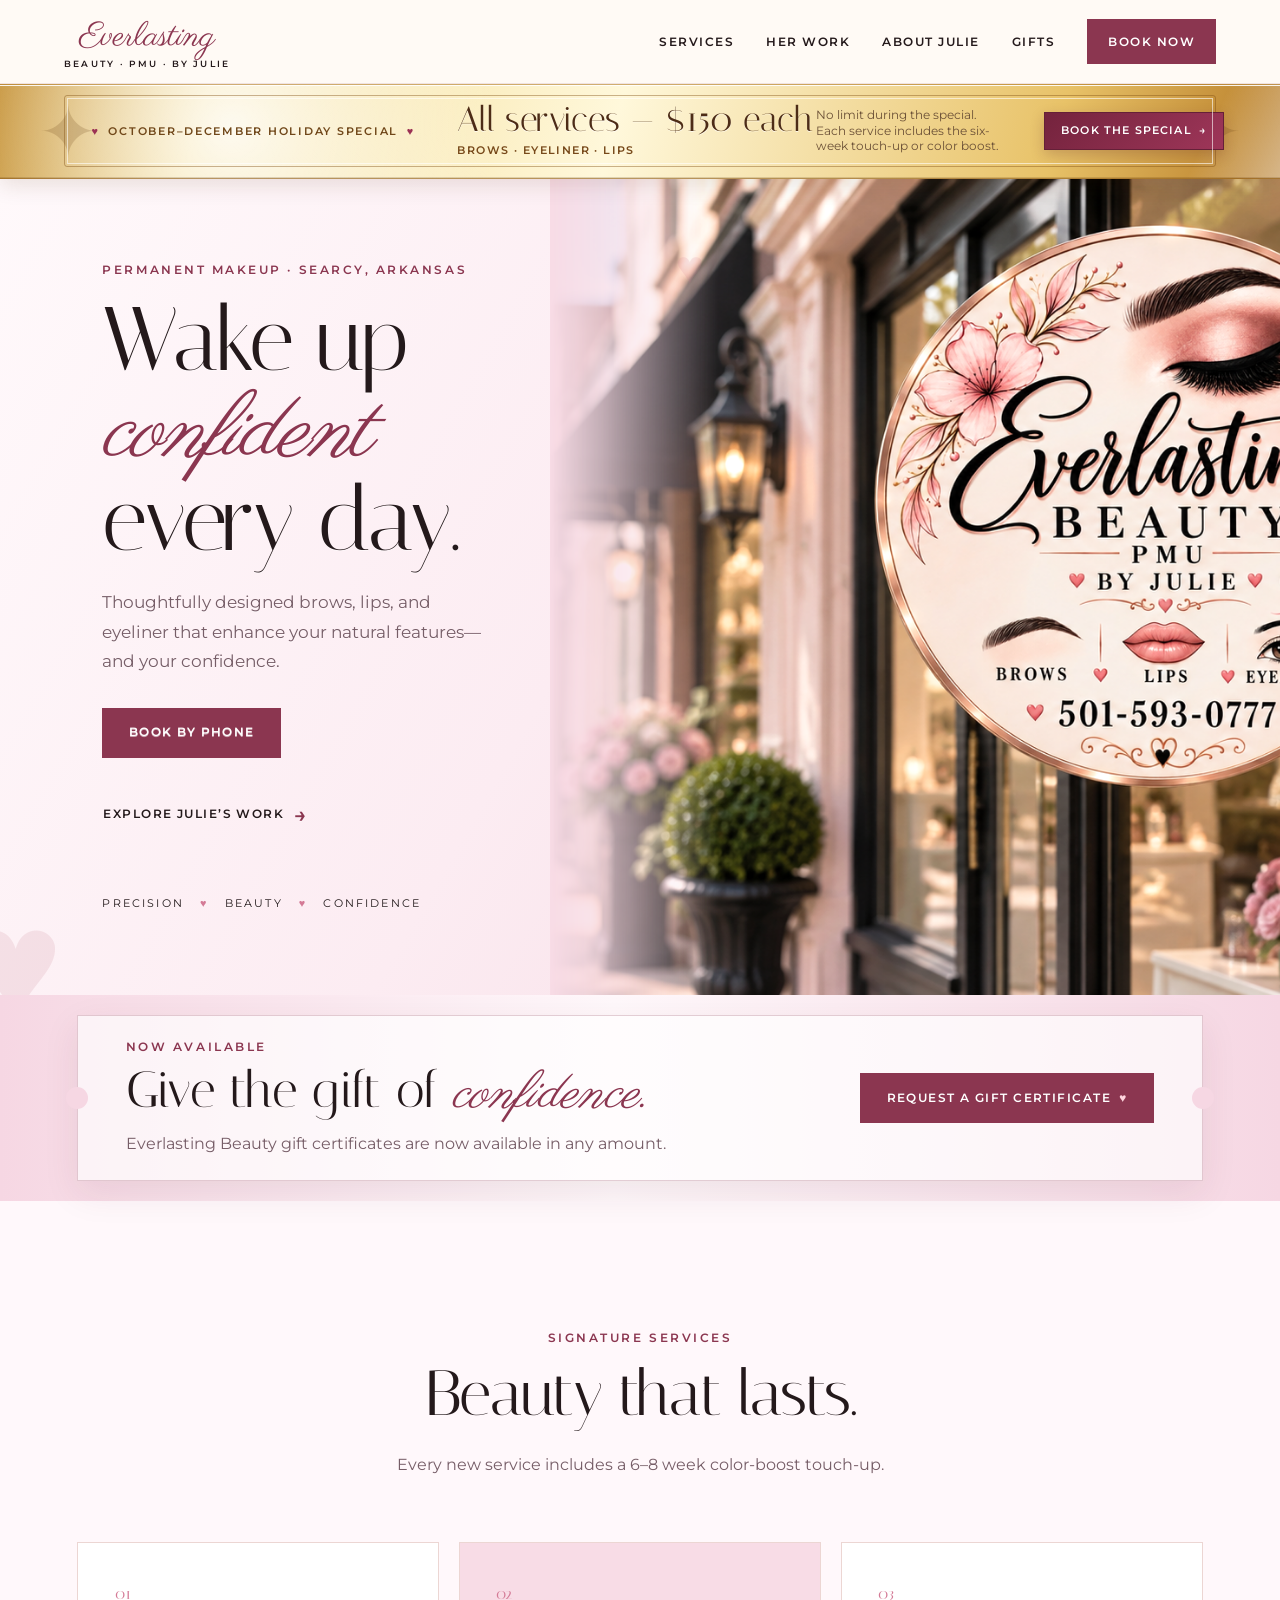
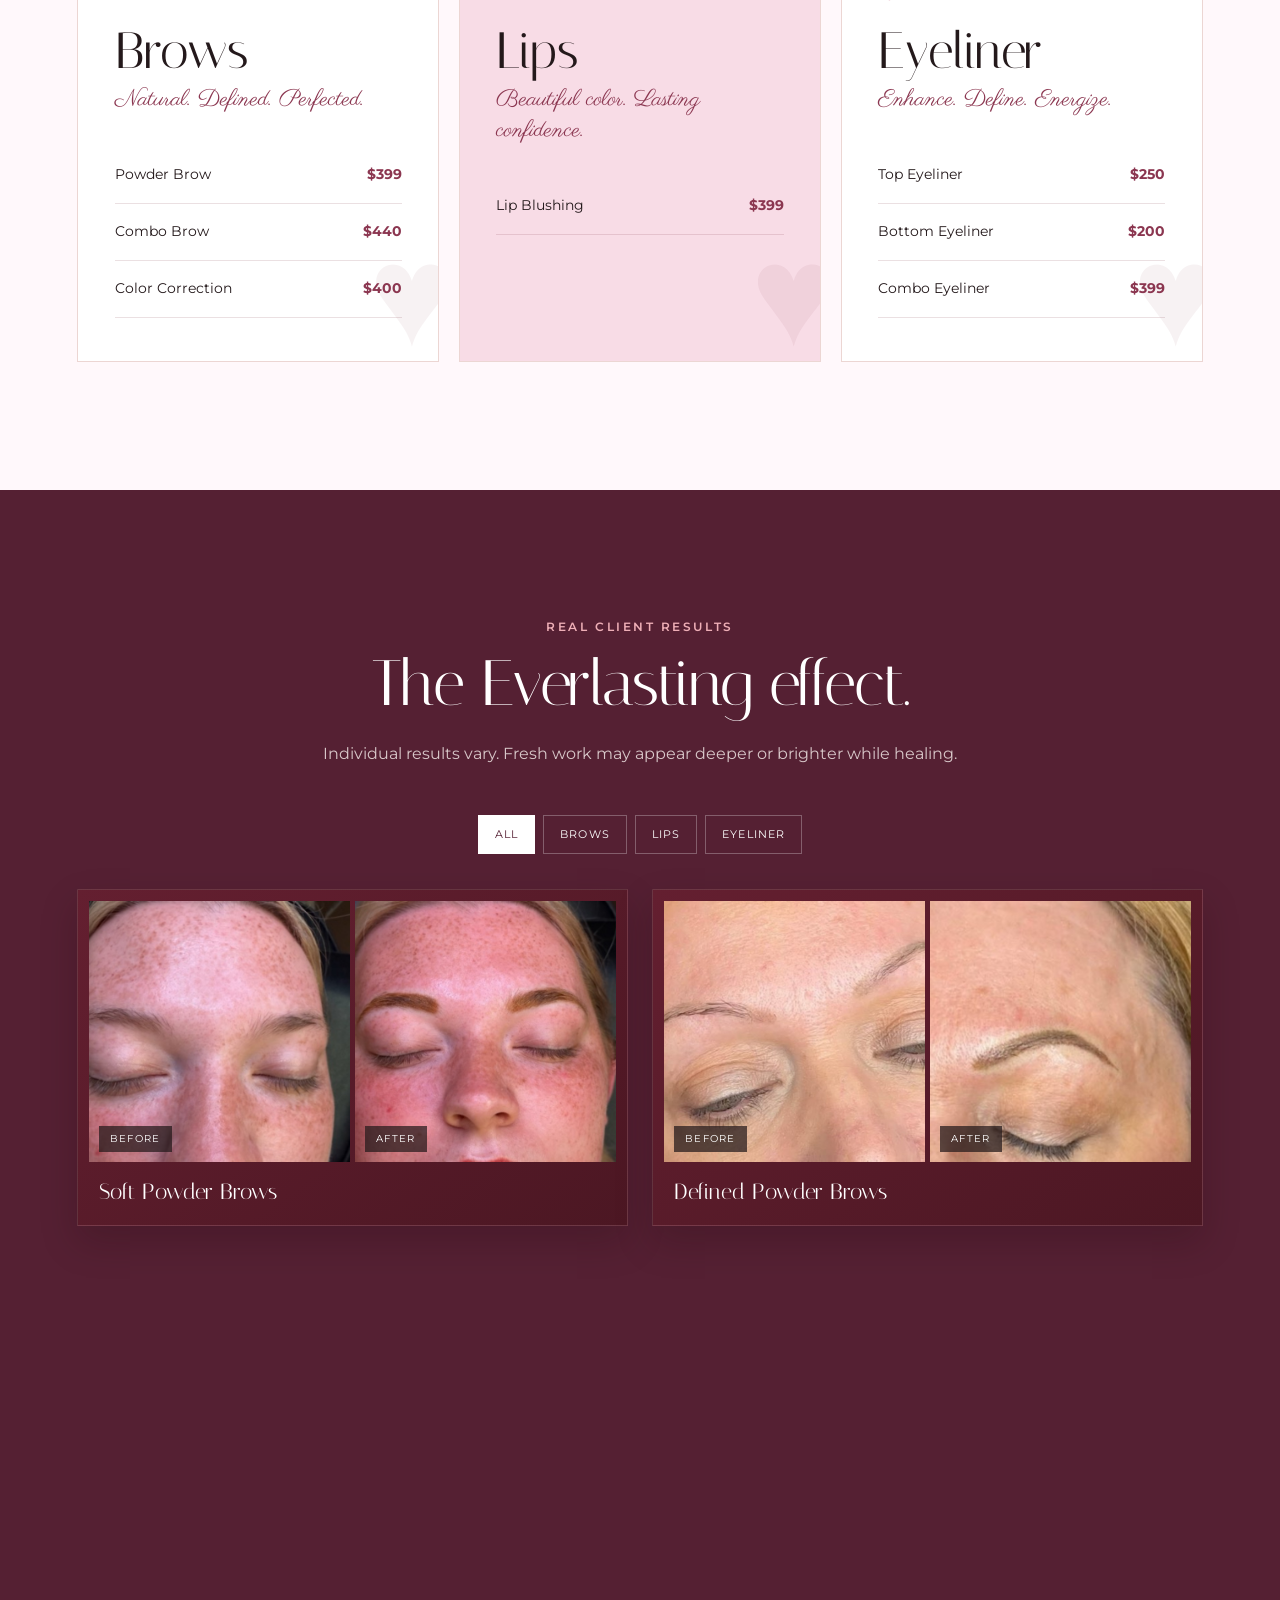
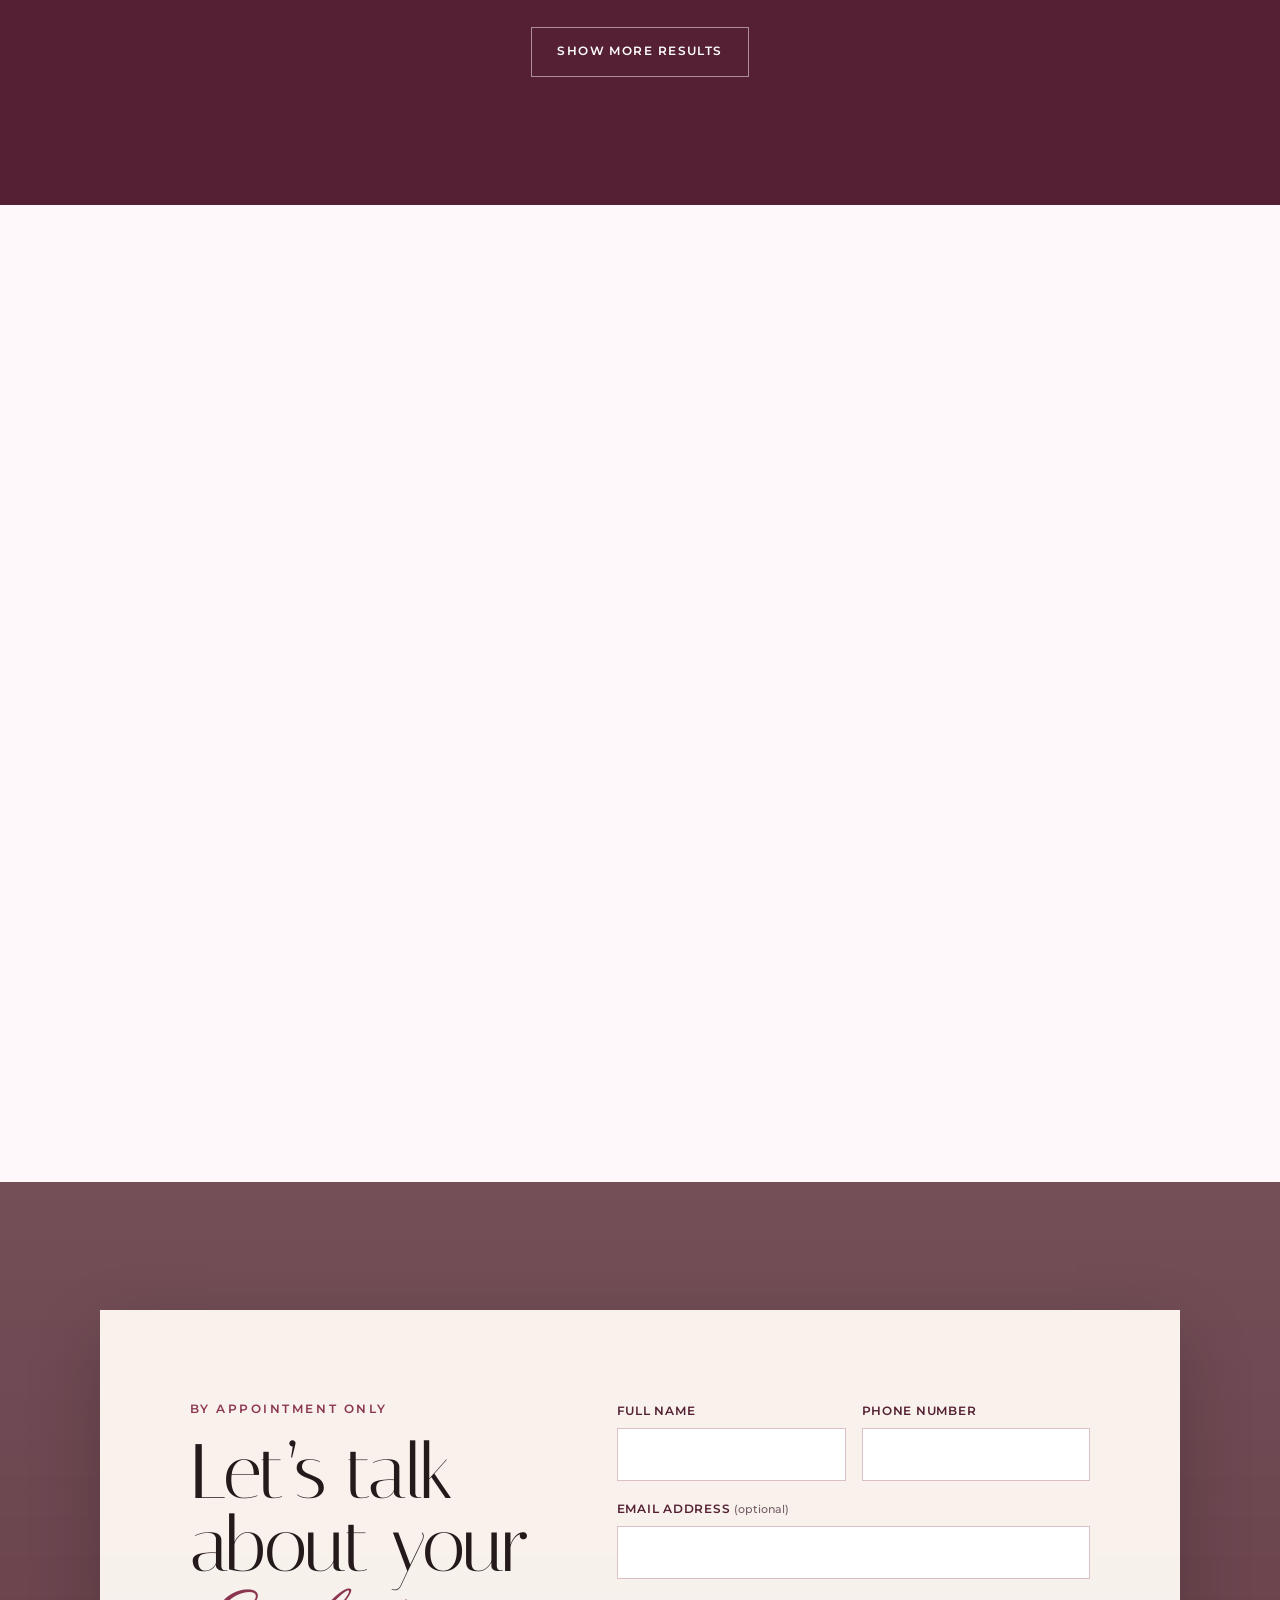
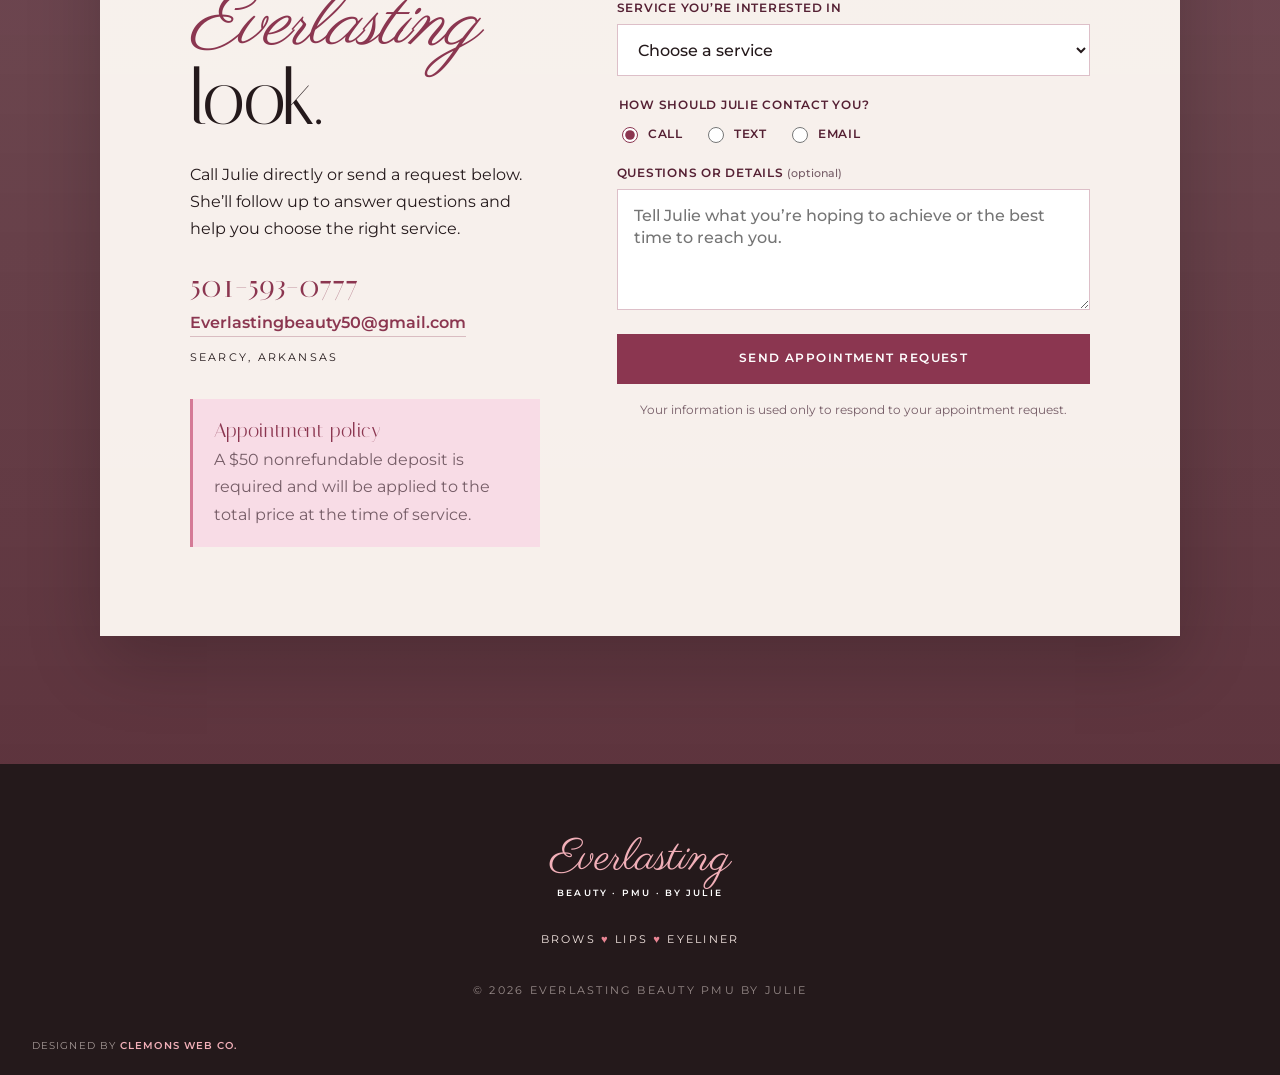
==== commit 7d6cbd8d: "Add expandable before-and-after gallery results" ====
--- a/index.html
+++ b/index.html
@@ -258,6 +258,84 @@
               </figure>
             </div>
             <h3>Classic Top Eyeliner</h3>
+          </article>
+          <article class="comparison reveal" data-category="eyeliner">
+            <div class="pair">
+              <figure>
+                <img src="assets/eyeliner-result-01-before.jpg" alt="Eyes before permanent eyeliner" />
+                <figcaption>Before</figcaption>
+              </figure>
+              <figure>
+                <img src="assets/eyeliner-result-01-after.jpg" alt="Eyes after permanent eyeliner" />
+                <figcaption>After</figcaption>
+              </figure>
+            </div>
+            <h3>Soft Lash-Line Enhancement</h3>
+          </article>
+          <article class="comparison reveal" data-category="eyeliner">
+            <div class="pair">
+              <figure>
+                <img src="assets/eyeliner-result-02-before.jpg" alt="Eye before permanent eyeliner" />
+                <figcaption>Before</figcaption>
+              </figure>
+              <figure>
+                <img src="assets/eyeliner-result-02-after.jpg" alt="Eye after permanent eyeliner" />
+                <figcaption>After</figcaption>
+              </figure>
+            </div>
+            <h3>Defined Top Eyeliner</h3>
+          </article>
+          <article class="comparison reveal" data-category="eyeliner">
+            <div class="pair">
+              <figure>
+                <img src="assets/eyeliner-result-03-before.jpg" alt="Eyes before permanent eyeliner" />
+                <figcaption>Before</figcaption>
+              </figure>
+              <figure>
+                <img src="assets/eyeliner-result-03-after.jpg" alt="Eyes after permanent eyeliner" />
+                <figcaption>After</figcaption>
+              </figure>
+            </div>
+            <h3>Classic Eyeliner Definition</h3>
+          </article>
+          <article class="comparison reveal" data-category="brows">
+            <div class="pair">
+              <figure>
+                <img src="assets/brow-result-04-before.jpg" alt="Brows before powder brow service" />
+                <figcaption>Before</figcaption>
+              </figure>
+              <figure>
+                <img src="assets/brow-result-04-after.jpg" alt="Brows after powder brow service" />
+                <figcaption>After</figcaption>
+              </figure>
+            </div>
+            <h3>Natural Powder Brows</h3>
+          </article>
+          <article class="comparison reveal" data-category="lips">
+            <div class="pair">
+              <figure>
+                <img src="assets/lip-result-04-before.jpg" alt="Lips before lip blushing" />
+                <figcaption>Before</figcaption>
+              </figure>
+              <figure>
+                <img src="assets/lip-result-04-after.jpg" alt="Lips after lip blushing" />
+                <figcaption>After</figcaption>
+              </figure>
+            </div>
+            <h3>Berry Lip Blushing</h3>
+          </article>
+          <article class="comparison reveal" data-category="lips">
+            <div class="pair">
+              <figure>
+                <img src="assets/lip-result-05-before.jpg" alt="Lips before lip blushing" />
+                <figcaption>Before</figcaption>
+              </figure>
+              <figure>
+                <img src="assets/lip-result-05-after.jpg" alt="Lips after lip blushing" />
+                <figcaption>After</figcaption>
+              </figure>
+            </div>
+            <h3>Rosewood Lip Blushing</h3>
           </article>
         </div>
         <button class="button outline-light gallery-more" type="button">Show More Results</button>
--- a/styles.css
+++ b/styles.css
@@ -374,27 +374,42 @@
   margin: auto;
 }
 .comparison {
-  background: #5a1b29;
-  padding: 0.7rem 0.7rem 1.4rem;
-  transition: 0.35s;
+  overflow: hidden;
+  background: linear-gradient(145deg, #641f30, #4c1723);
+  border: 1px solid rgba(255, 255, 255, 0.12);
+  padding: 0.7rem 0.7rem 1.25rem;
+  box-shadow: 0 16px 34px rgba(34, 8, 14, 0.22);
+  transition: transform 0.3s ease, box-shadow 0.3s ease;
 }
 .comparison.hidden {
   display: none;
+}
+.comparison.gallery-collapsed {
+  display: none;
+}
+.comparison:hover {
+  transform: translateY(-3px);
+  box-shadow: 0 22px 42px rgba(34, 8, 14, 0.3);
 }
 .pair {
   display: grid;
   grid-template-columns: 1fr 1fr;
   gap: 0.35rem;
-  height: 260px;
 }
 .pair figure {
   position: relative;
+  aspect-ratio: 1 / 1;
   margin: 0;
   overflow: hidden;
 }
 .pair img {
   height: 100%;
   object-fit: cover;
+  cursor: zoom-in;
+  transition: transform 0.35s ease;
+}
+.pair figure:hover img {
+  transform: scale(1.025);
 }
 .pair.vertical img {
   object-position: center 45%;
@@ -414,8 +429,11 @@
   margin: 1rem 0.6rem 0;
 }
 .gallery-more {
+  display: flex;
+  margin: 2.5rem auto 0;
+}
+.gallery-more[hidden] {
   display: none;
-  margin: 2.5rem auto 0;
 }
 .outline-light {
   background: transparent;
@@ -697,18 +715,8 @@
     padding: 1.6rem;
     min-height: 0;
   }
-  .pair {
-    height: 185px;
-  }
-  .comparison-grid .comparison:nth-child(n + 5) {
-    display: none;
-  }
-  .comparison-grid.expanded .comparison {
-    display: block;
-  }
-  .gallery-more {
-    display: flex;
-  }
+  .comparison { padding: 0.45rem 0.45rem 1rem; }
+  .comparison h3 { margin-top: 0.75rem; font-size: 1.2rem; }
   .about-collage {
     padding: 0 12% 14% 0;
   }
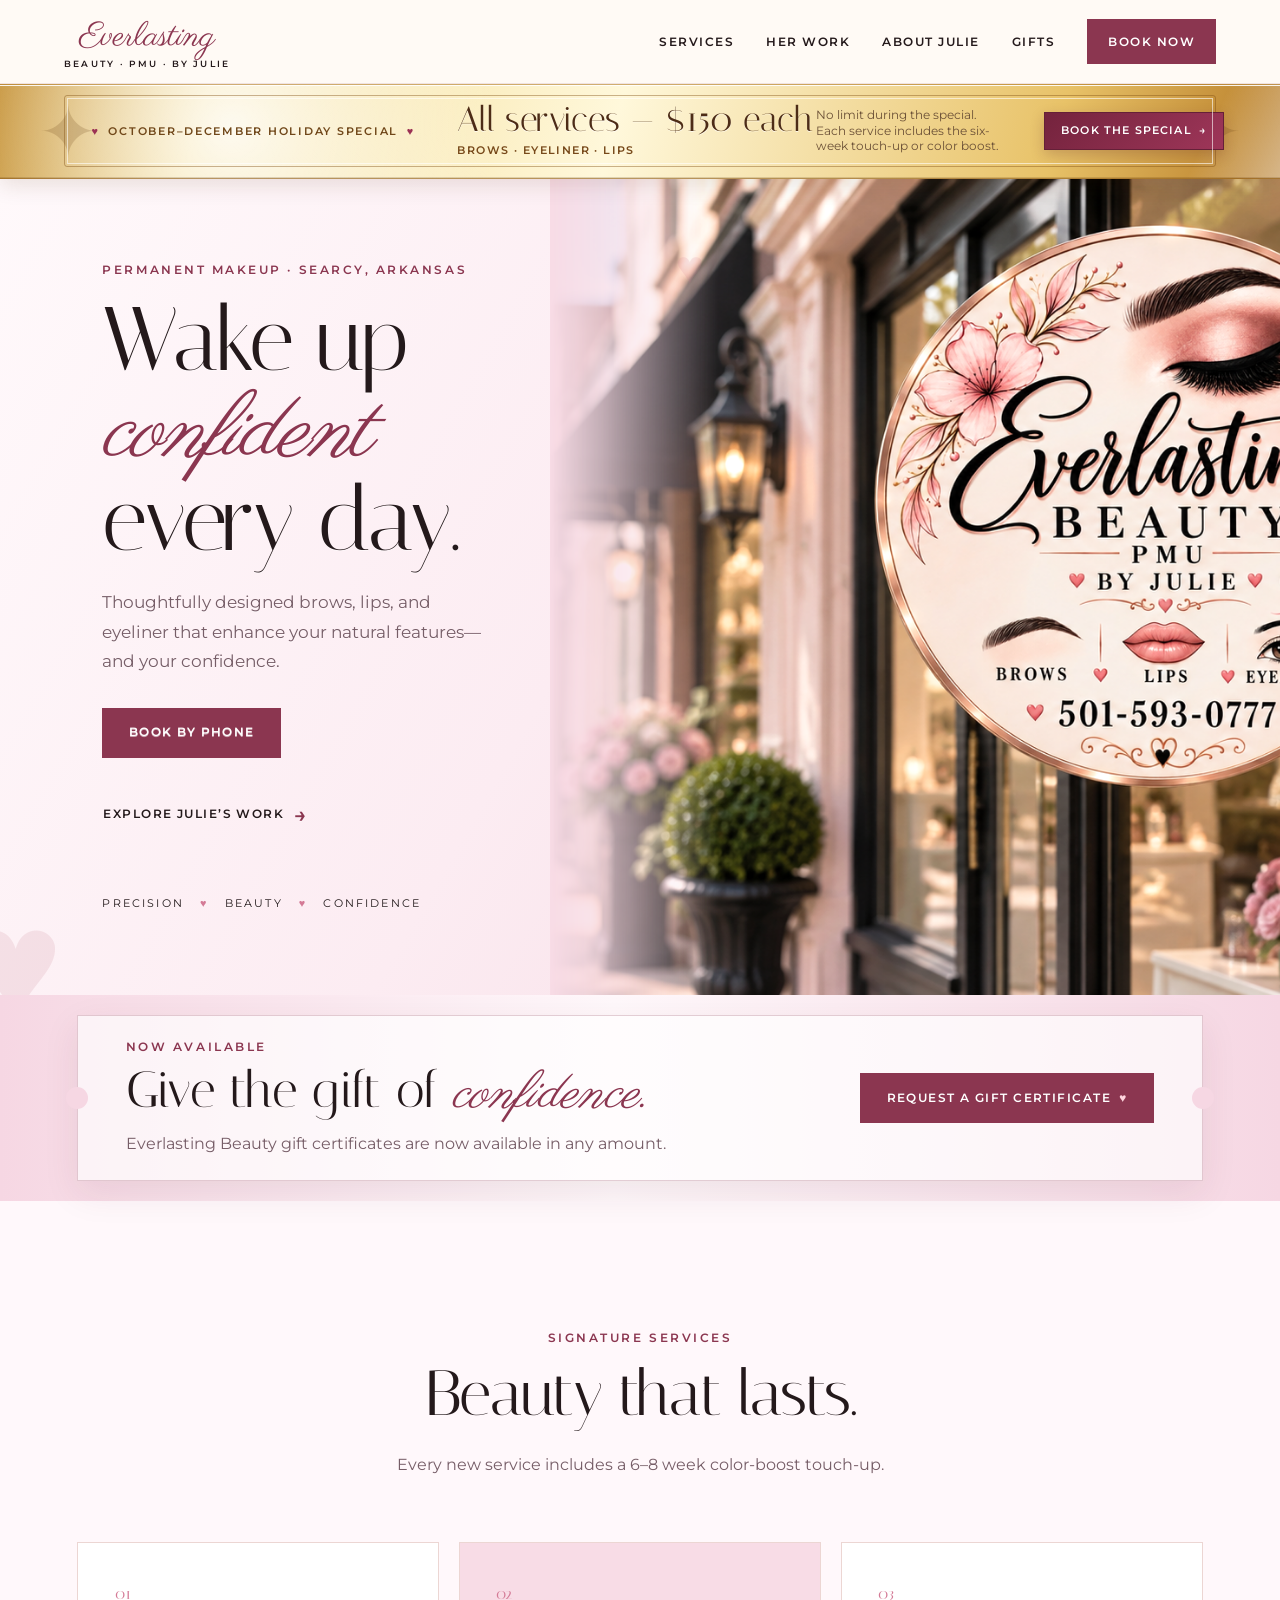
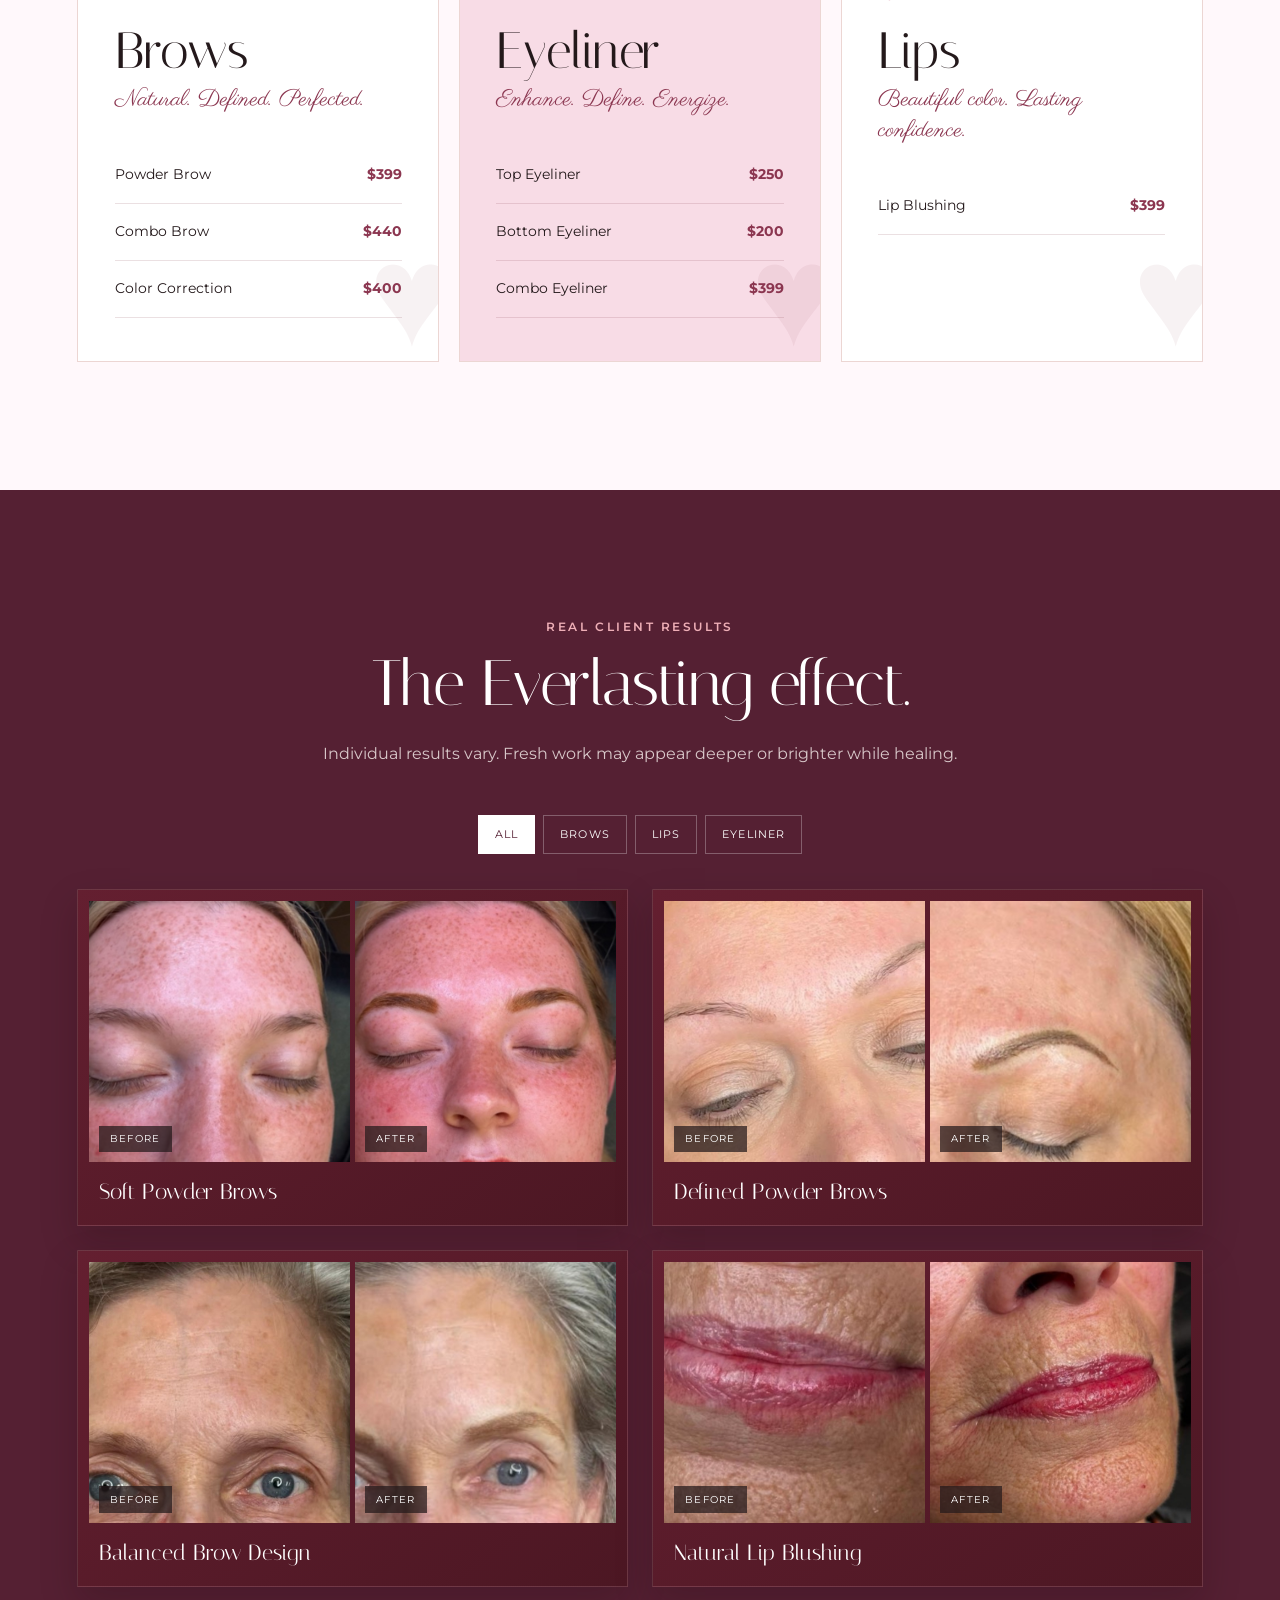
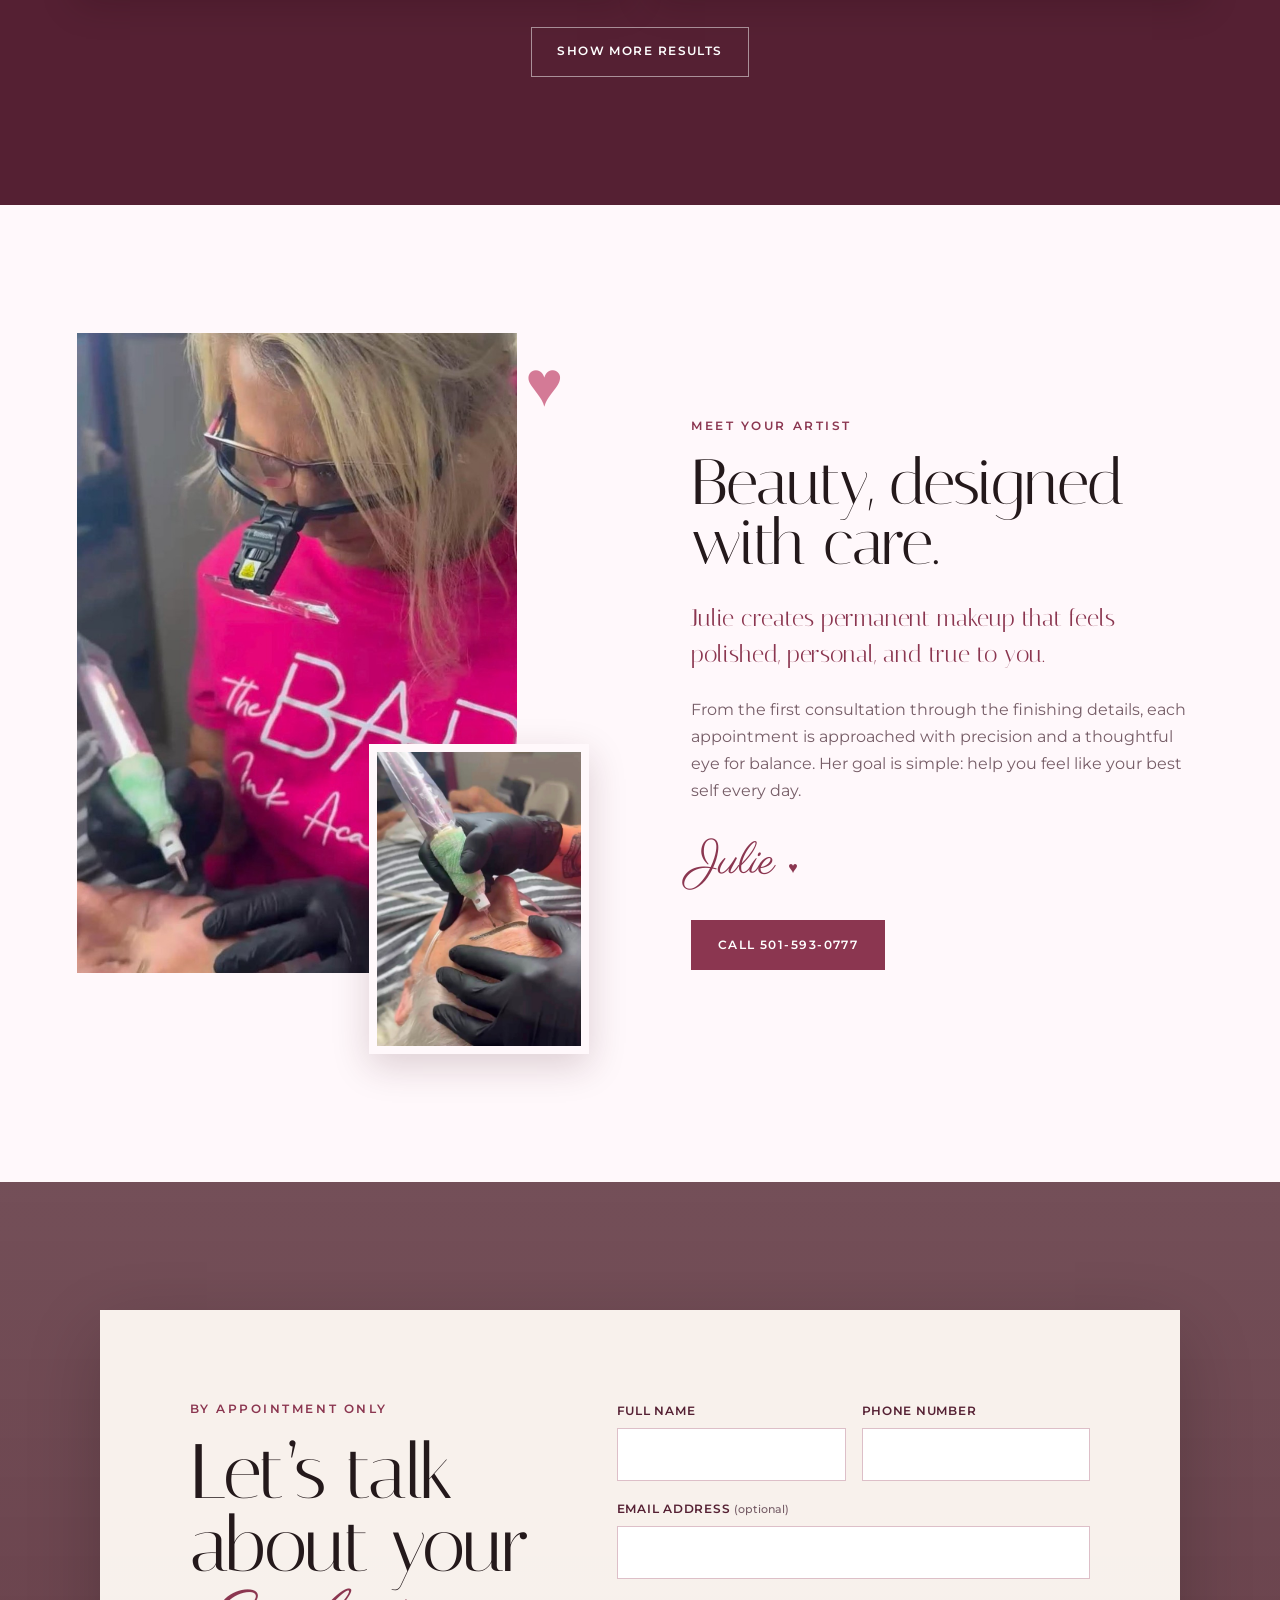
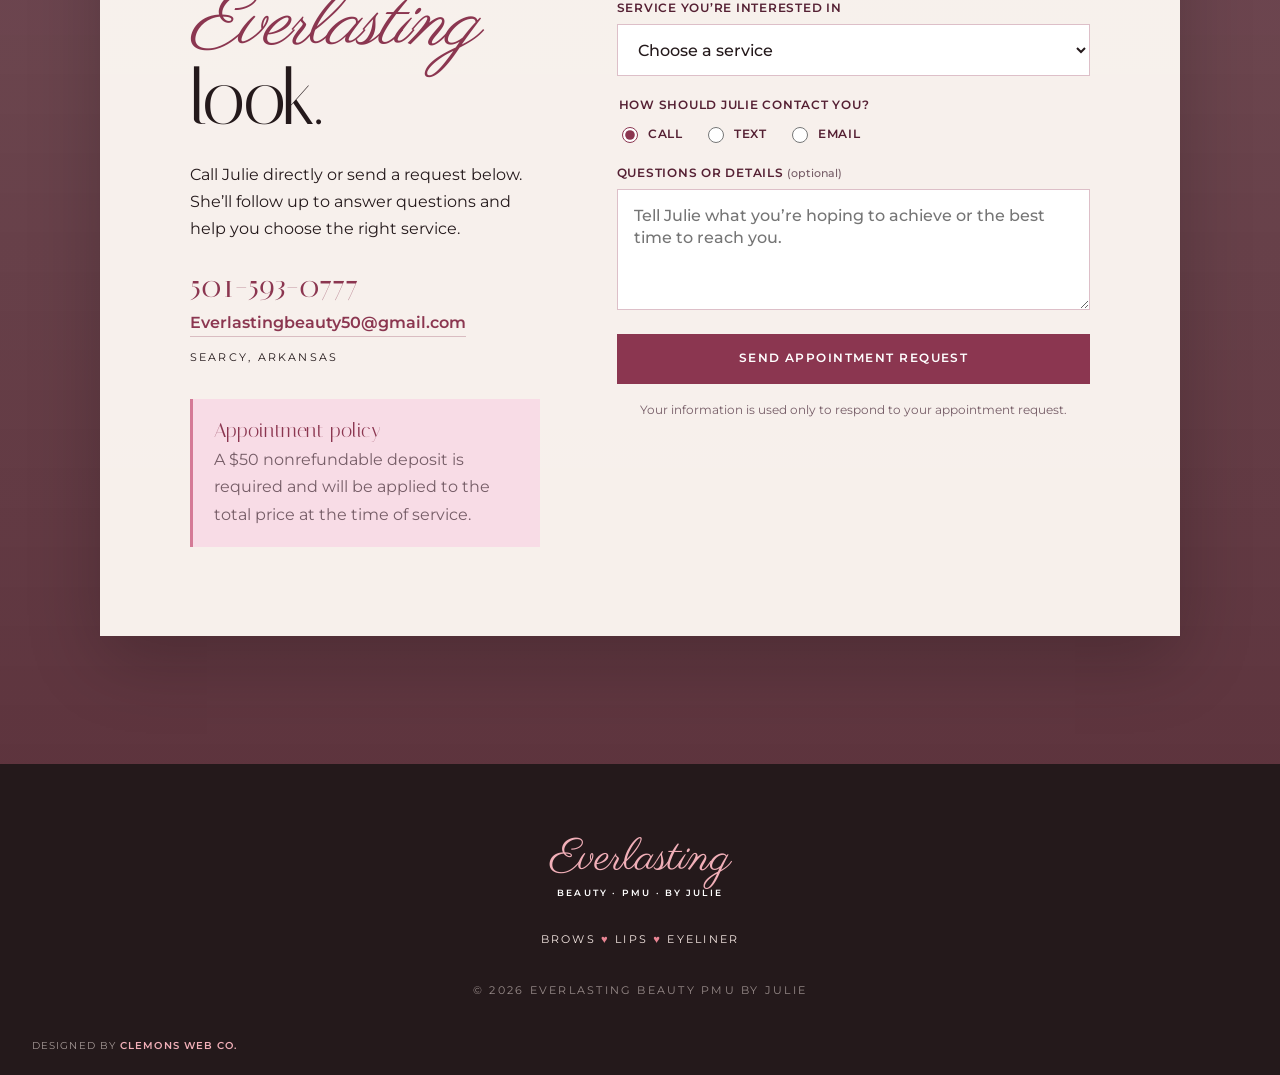
==== commit 054d1704: "Reorder mobile service cards" ====
--- a/index.html
+++ b/index.html
@@ -130,20 +130,20 @@
           </article>
           <article class="service-card featured reveal">
             <span class="service-number">02</span>
-            <h3>Lips</h3>
-            <p class="script-accent">Beautiful color. Lasting confidence.</p>
-            <ul>
-              <li><span>Lip Blushing</span><strong>$399</strong></li>
-            </ul>
-          </article>
-          <article class="service-card reveal">
-            <span class="service-number">03</span>
             <h3>Eyeliner</h3>
             <p class="script-accent">Enhance. Define. Energize.</p>
             <ul>
               <li><span>Top Eyeliner</span><strong>$250</strong></li>
               <li><span>Bottom Eyeliner</span><strong>$200</strong></li>
               <li><span>Combo Eyeliner</span><strong>$399</strong></li>
+            </ul>
+          </article>
+          <article class="service-card reveal">
+            <span class="service-number">03</span>
+            <h3>Lips</h3>
+            <p class="script-accent">Beautiful color. Lasting confidence.</p>
+            <ul>
+              <li><span>Lip Blushing</span><strong>$399</strong></li>
             </ul>
           </article>
         </div>
--- a/styles.css
+++ b/styles.css
@@ -712,8 +712,41 @@
     font-size: 3.2rem;
   }
   .service-card {
-    padding: 1.6rem;
+    padding: 1.15rem 0.9rem;
     min-height: 0;
+  }
+  .service-grid {
+    grid-template-columns: repeat(2, minmax(0, 1fr));
+    gap: 0.65rem;
+  }
+  .service-card:nth-child(3) {
+    grid-column: 1 / -1;
+  }
+  .service-number {
+    font-size: 0.78rem;
+  }
+  .service-card h3 {
+    margin-top: 0.35rem;
+    font-size: clamp(2rem, 9vw, 2.55rem);
+  }
+  .script-accent {
+    min-height: 2.4rem;
+    margin: 0.05rem 0 0.75rem;
+    font-size: 1rem;
+    line-height: 1.15;
+  }
+  .service-card li {
+    align-items: flex-start;
+    flex-direction: column;
+    gap: 0.05rem;
+    padding: 0.55rem 0;
+    font-size: 0.7rem;
+    line-height: 1.35;
+  }
+  .service-card:nth-child(3) li {
+    align-items: center;
+    flex-direction: row;
+    justify-content: space-between;
   }
   .comparison { padding: 0.45rem 0.45rem 1rem; }
   .comparison h3 { margin-top: 0.75rem; font-size: 1.2rem; }
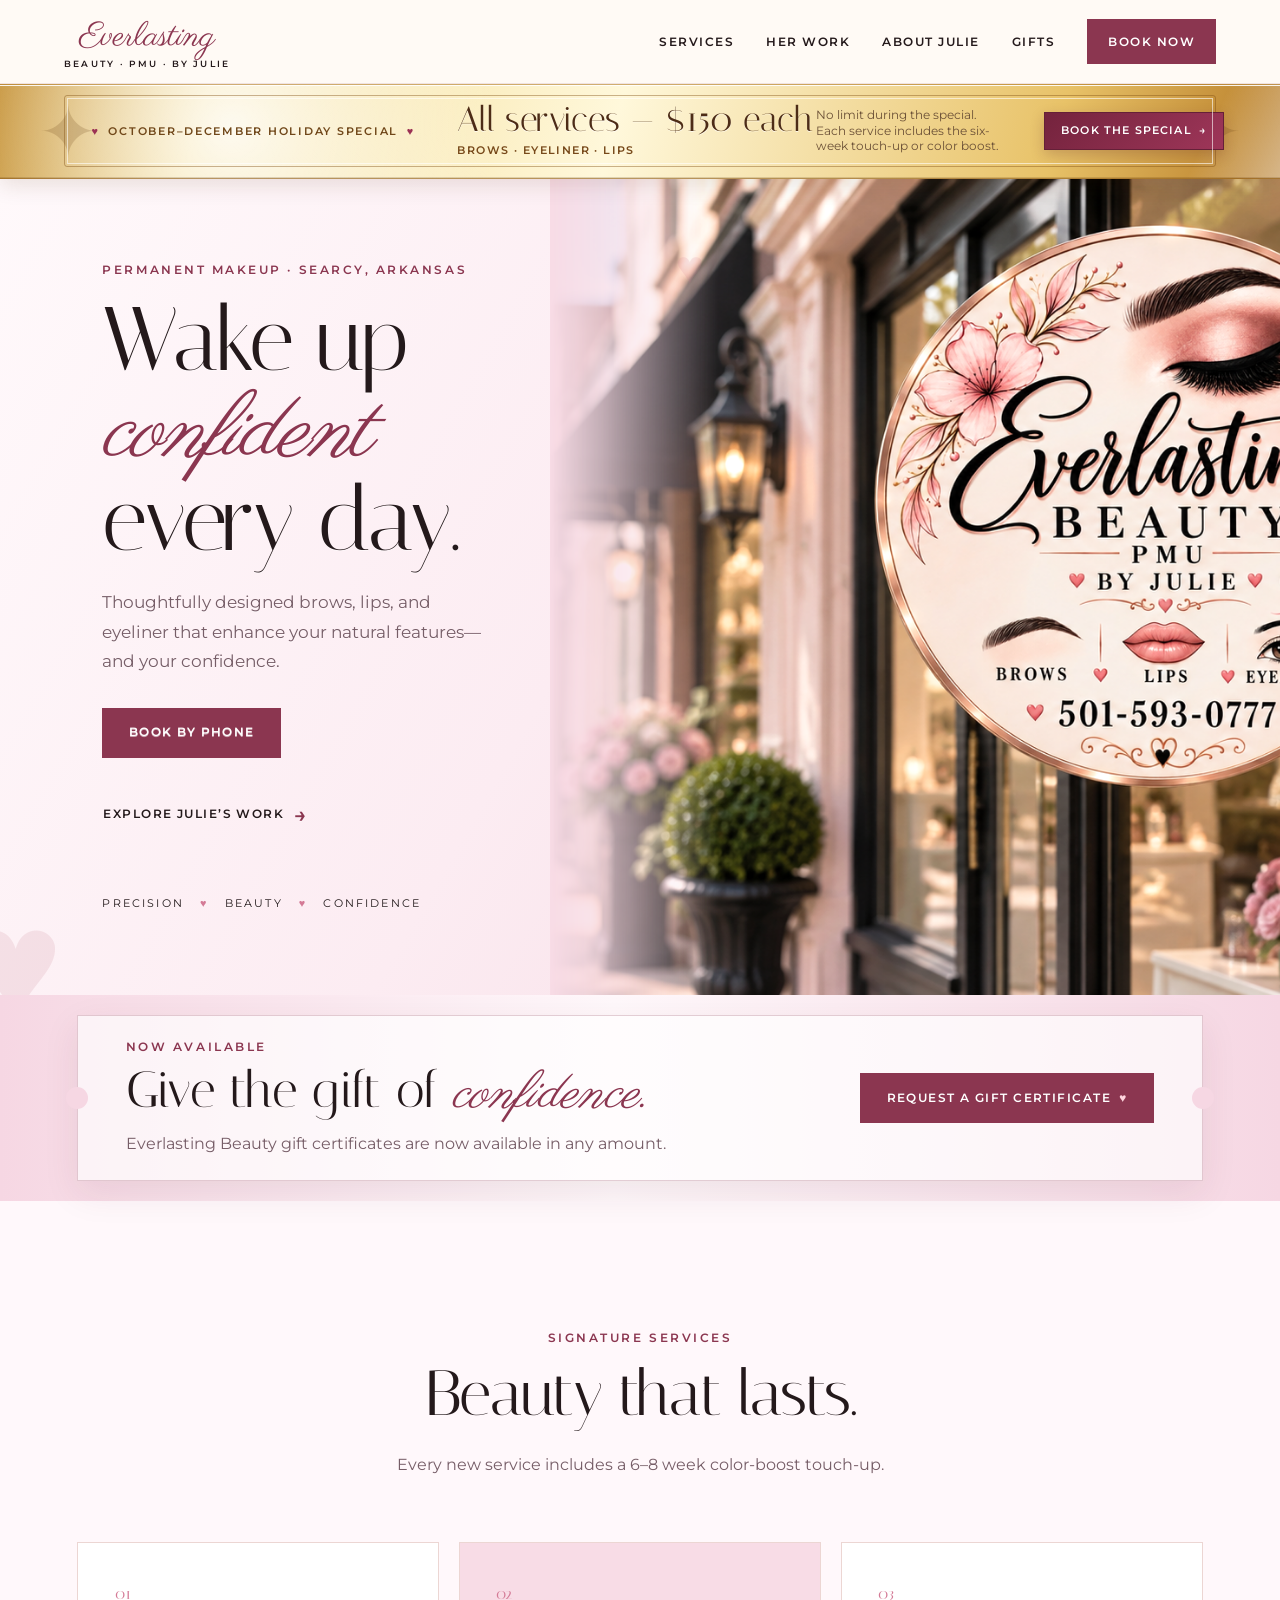
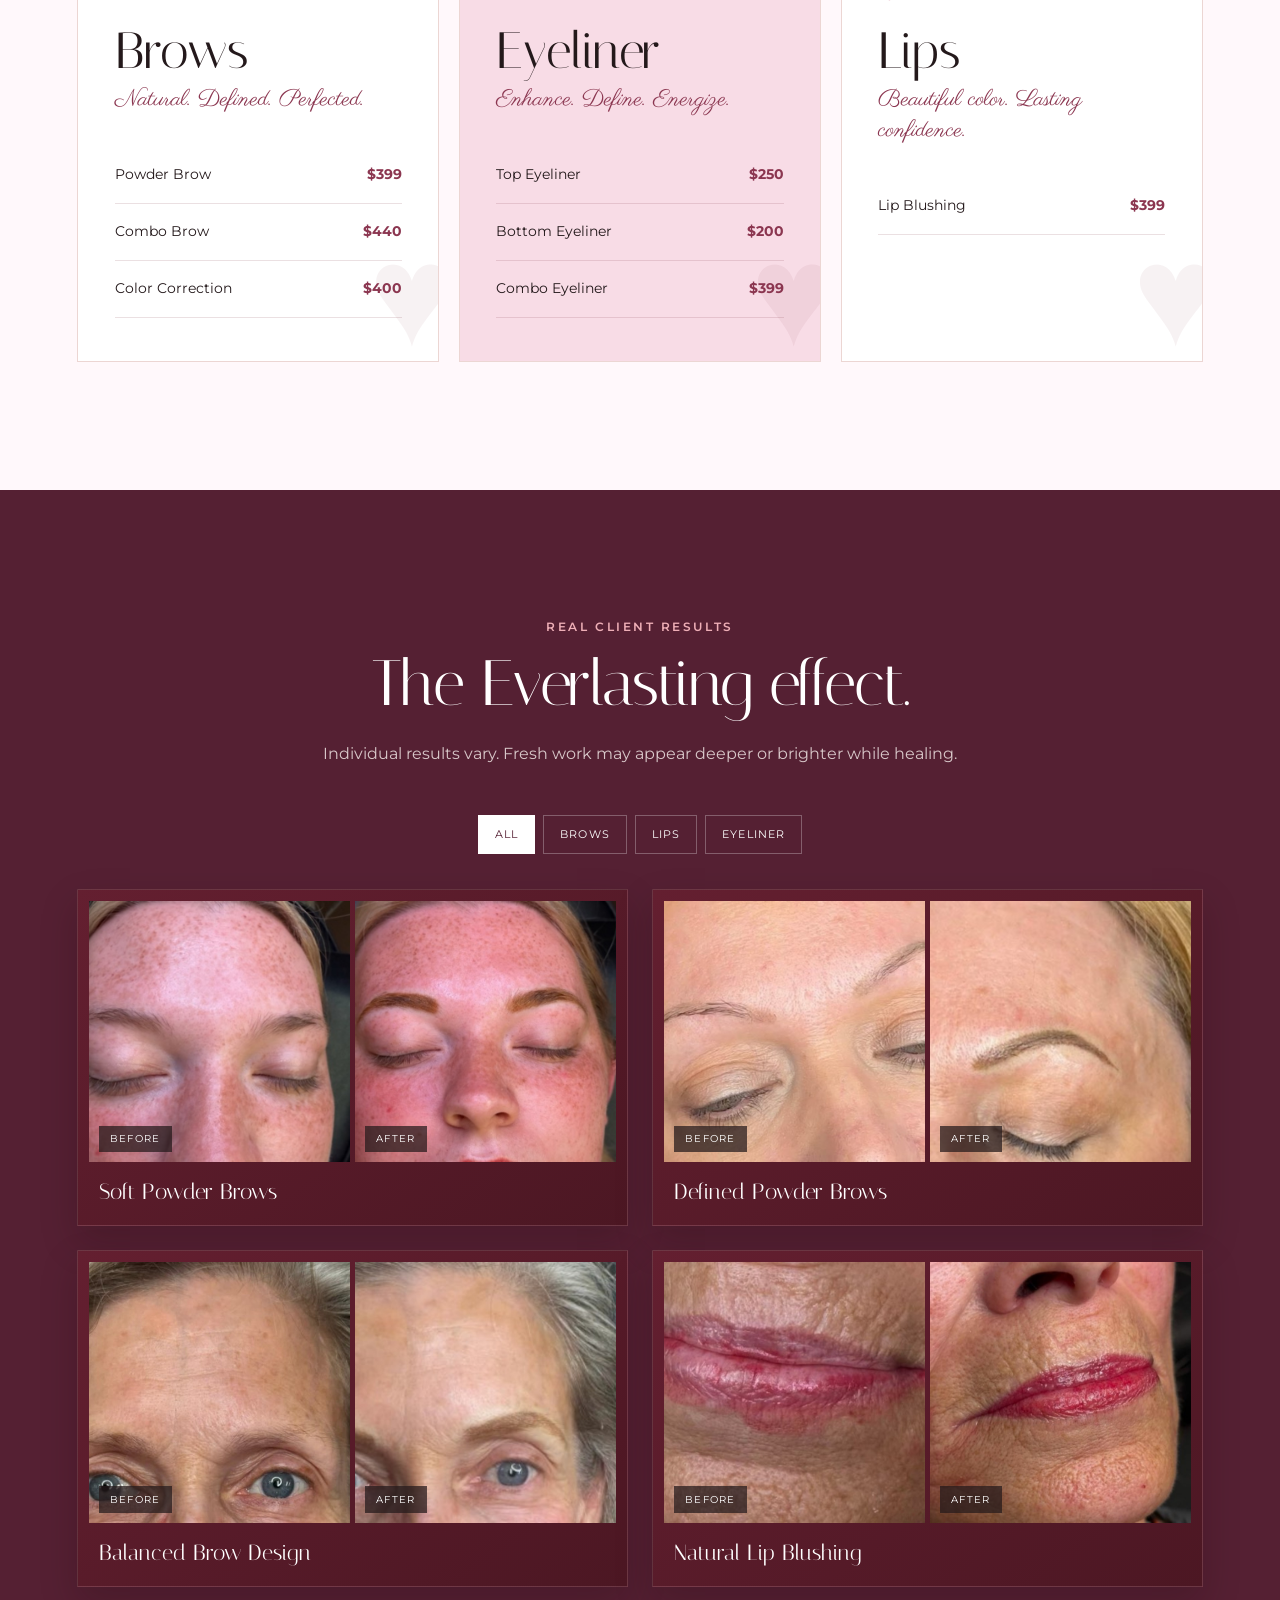
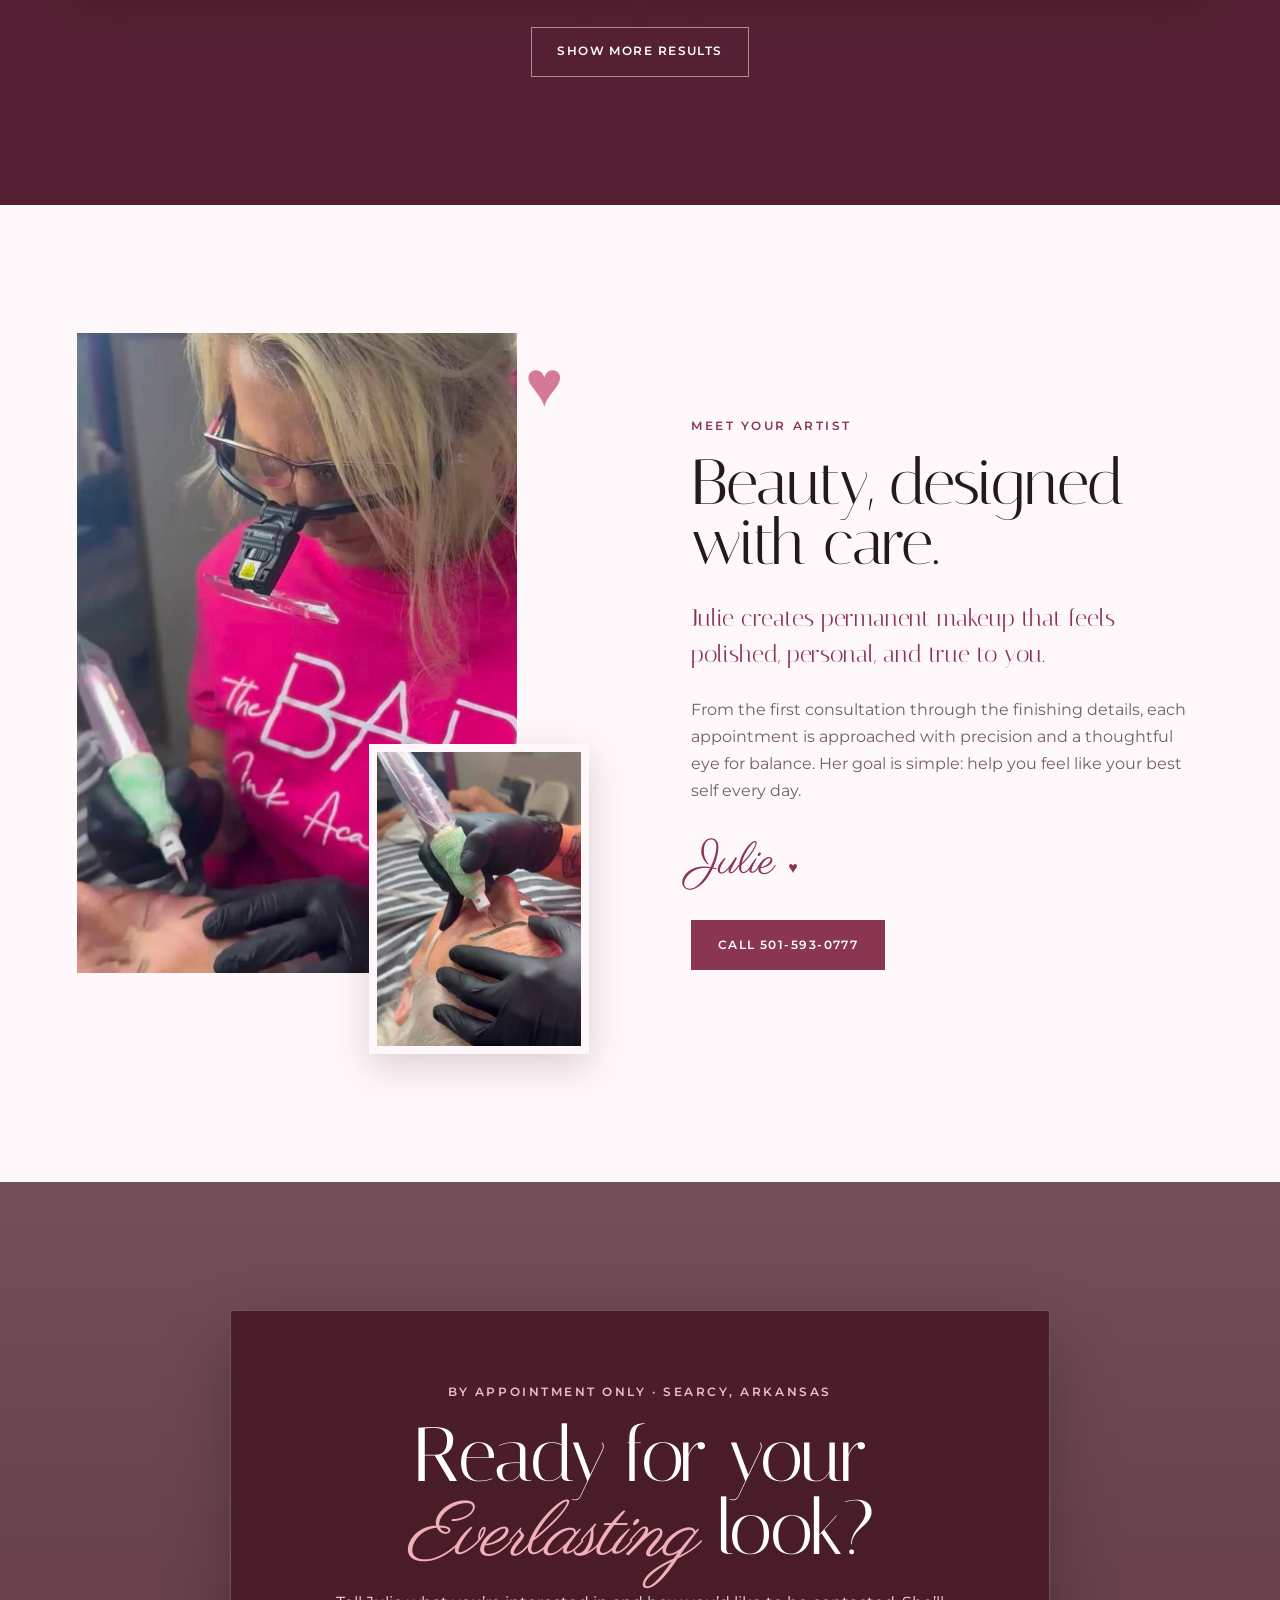
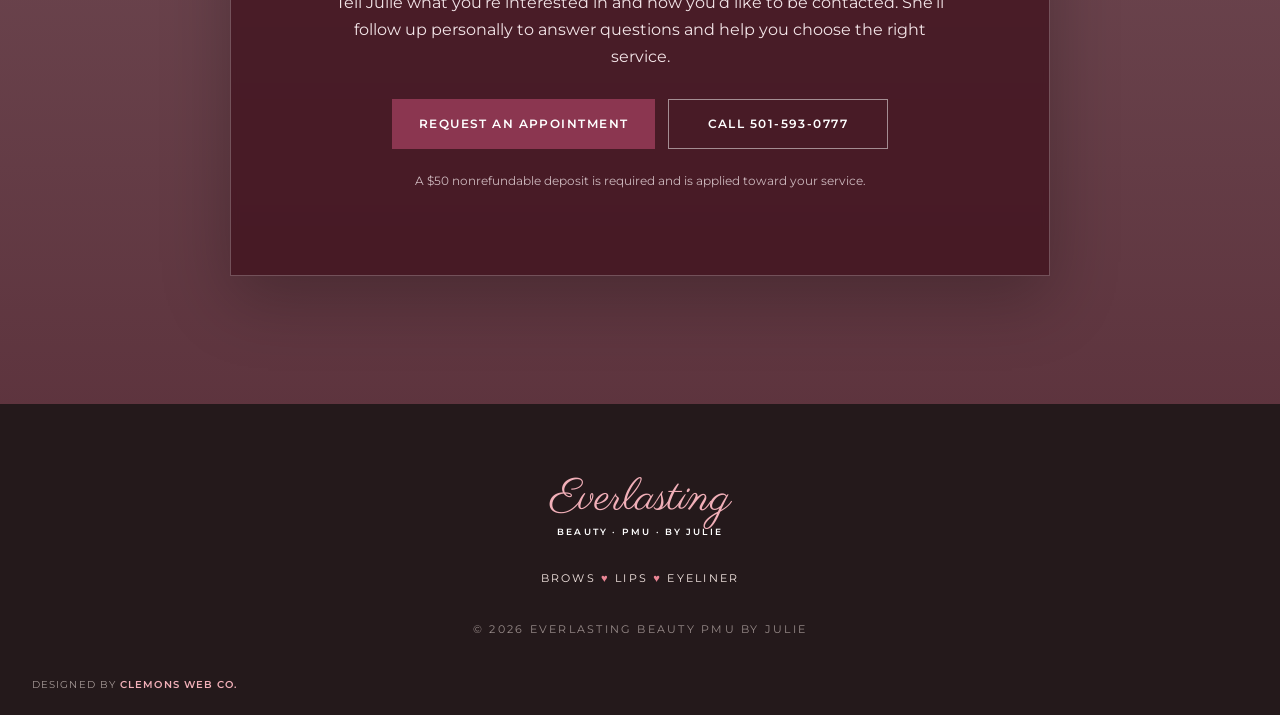
==== commit 29f69a73: "Move appointment request form to dedicated page" ====
--- a/index.html
+++ b/index.html
@@ -57,7 +57,8 @@
       </button>
       <nav id="site-nav">
         <a href="#services">Services</a><a href="#work">Her Work</a><a href="#about">About Julie</a
-        ><a href="gift-certificates.html">Gifts</a><a href="#contact" class="nav-cta">Book Now</a>
+        ><a href="gift-certificates.html">Gifts</a
+        ><a href="appointment-request.html" class="nav-cta">Book Now</a>
       </nav>
     </header>
 
@@ -66,7 +67,9 @@
         <p class="seasonal-kicker"><span aria-hidden="true">♥</span> October–December Holiday Special <span aria-hidden="true">♥</span></p>
         <p class="seasonal-offer"><strong>All services — $150 each</strong><span>Brows · Eyeliner · Lips</span></p>
         <p class="seasonal-detail">No limit during the special. Each service includes the six-week touch-up or color boost.</p>
-        <a class="seasonal-cta" href="#contact">Book the Special <span aria-hidden="true">→</span></a>
+        <a class="seasonal-cta" href="appointment-request.html"
+          >Book the Special <span aria-hidden="true">→</span></a
+        >
       </div>
     </aside>
 
@@ -369,85 +372,21 @@
         </div>
       </section>
 
-      <section class="booking section" id="contact">
-        <div class="booking-card reveal">
-          <div class="booking-intro">
-            <p class="eyebrow">BY APPOINTMENT ONLY</p>
-            <h2>Let’s talk about your<br /><em>Everlasting</em> look.</h2>
-            <p>
-              Call Julie directly or send a request below. She’ll follow up to answer questions and
-              help you choose the right service.
-            </p>
-            <a class="phone-link" href="tel:+15015930777">501-593-0777</a>
-            <a class="email-link" href="mailto:Everlastingbeauty50@gmail.com"
-              >Everlastingbeauty50@gmail.com</a
-            >
-            <p class="location">Searcy, Arkansas</p>
-            <aside class="deposit-note">
-              <strong>Appointment policy</strong
-              ><span
-                >A $50 nonrefundable deposit is required and will be applied to the total price at
-                the time of service.</span
-              >
-            </aside>
+      <section class="booking booking-cta section" id="contact">
+        <div class="booking-cta-card reveal">
+          <p class="eyebrow">BY APPOINTMENT ONLY · SEARCY, ARKANSAS</p>
+          <h2>Ready for your<br /><em>Everlasting</em> look?</h2>
+          <p>
+            Tell Julie what you’re interested in and how you’d like to be contacted. She’ll follow
+            up personally to answer questions and help you choose the right service.
+          </p>
+          <div class="booking-cta-actions">
+            <a class="button cream" href="appointment-request.html">Request an Appointment</a>
+            <a class="button outline-light" href="tel:+15015930777">Call 501-593-0777</a>
           </div>
-          <form
-            class="contact-form"
-            name="appointment-request"
-            method="POST"
-            action="/thank-you.html"
-            data-netlify="true"
-          >
-            <input type="hidden" name="form-name" value="appointment-request" />
-            <div class="field-row">
-              <label>Full name<input type="text" name="name" autocomplete="name" required /></label>
-              <label
-                >Phone number<input type="tel" name="phone" autocomplete="tel" required
-              /></label>
-            </div>
-            <label
-              >Email address <span>(optional)</span
-              ><input type="email" name="email" autocomplete="email"
-            /></label>
-            <label
-              >Service you’re interested in
-              <select name="service" required>
-                <option value="">Choose a service</option>
-                <option>Powder Brow</option>
-                <option>Combo Brow</option>
-                <option>Brow Color Correction</option>
-                <option>Lip Blushing</option>
-                <option>Top Eyeliner</option>
-                <option>Bottom Eyeliner</option>
-                <option>Combo Eyeliner</option>
-                <option>Not sure — I’d like Julie’s recommendation</option>
-              </select>
-            </label>
-            <fieldset>
-              <legend>How should Julie contact you?</legend>
-              <label class="radio-choice"
-                ><input type="radio" name="preferred-contact" value="Call" checked /> Call</label
-              >
-              <label class="radio-choice"
-                ><input type="radio" name="preferred-contact" value="Text" /> Text</label
-              >
-              <label class="radio-choice"
-                ><input type="radio" name="preferred-contact" value="Email" /> Email</label
-              >
-            </fieldset>
-            <label
-              >Questions or details <span>(optional)</span
-              ><textarea
-                name="message"
-                rows="4"
-                placeholder="Tell Julie what you’re hoping to achieve or the best time to reach you."
-              ></textarea>
-            </label>
-            <button class="button cream" type="submit">Send Appointment Request</button>
-            <p class="form-note">
-              Your information is used only to respond to your appointment request.
-            </p>
-          </form>
+          <p class="booking-policy">
+            A $50 nonrefundable deposit is required and is applied toward your service.
+          </p>
         </div>
       </section>
     </main>
@@ -467,7 +406,7 @@
         >Designed by <strong>Clemons Web Co.</strong></a
       >
     </footer>
-    <a class="mobile-book" href="tel:+15015930777">Book Now <span>♥</span></a>
+    <a class="mobile-book" href="appointment-request.html">Book Now <span>♥</span></a>
     <div class="lightbox" aria-hidden="true">
       <button aria-label="Close image">×</button><img alt="Expanded client result" />
     </div>
--- a/styles.css
+++ b/styles.css
@@ -527,6 +527,72 @@
 .cream {
   background: var(--wine);
   color: white;
+}
+.booking-cta-card {
+  width: min(100%, 820px);
+  margin: auto;
+  padding: clamp(2.5rem, 6vw, 4.5rem);
+  color: white;
+  background: rgba(64, 19, 30, 0.78);
+  border: 1px solid rgba(255, 255, 255, 0.24);
+  box-shadow: 0 24px 65px rgba(0, 0, 0, 0.24);
+  backdrop-filter: blur(4px);
+}
+.booking-cta-card .eyebrow {
+  color: #f2bdc6;
+}
+.booking-cta-card h2 {
+  margin: 0.35rem 0 1rem;
+  color: white;
+}
+.booking-cta-card h2 em,
+.appointment-heading h1 em {
+  color: #f1afb8;
+  font-family: var(--script);
+  font-weight: 400;
+}
+.booking-cta-card > p:not(.eyebrow) {
+  max-width: 610px;
+  margin-inline: auto;
+  color: #f3e5e8;
+}
+.booking-cta-actions {
+  display: flex;
+  justify-content: center;
+  gap: 0.8rem;
+  margin-top: 1.8rem;
+  flex-wrap: wrap;
+}
+.booking-cta-actions .button {
+  min-width: 220px;
+}
+.booking-cta-card .booking-policy {
+  margin-top: 1.4rem;
+  font-size: 0.72rem;
+  opacity: 0.78;
+}
+.appointment-request-section {
+  padding-top: clamp(4.5rem, 8vw, 7.5rem);
+}
+.appointment-heading {
+  max-width: 760px;
+  margin: 0 auto 2.5rem;
+  color: white;
+}
+.appointment-heading .eyebrow {
+  color: #f2bdc6;
+}
+.appointment-heading h1 {
+  margin: 0.35rem 0 1rem;
+  font: clamp(3.2rem, 7vw, 6rem)/0.98 var(--serif);
+}
+.appointment-heading > p:last-child {
+  max-width: 620px;
+  margin-inline: auto;
+  color: #f3e5e8;
+}
+.appointment-card {
+  background: rgba(255, 250, 245, 0.98);
 }
 footer {
   background: #24191b;
@@ -758,6 +824,19 @@
   }
   .booking {
     padding-inline: 0.7rem;
+  }
+  .booking-cta-card {
+    padding: 2.5rem 1.15rem;
+  }
+  .booking-cta-actions {
+    flex-direction: column;
+  }
+  .booking-cta-actions .button {
+    width: 100%;
+    min-width: 0;
+  }
+  .appointment-heading h1 {
+    font-size: clamp(3rem, 14vw, 4.5rem);
   }
   .booking-card {
     padding: 3rem 1.2rem;
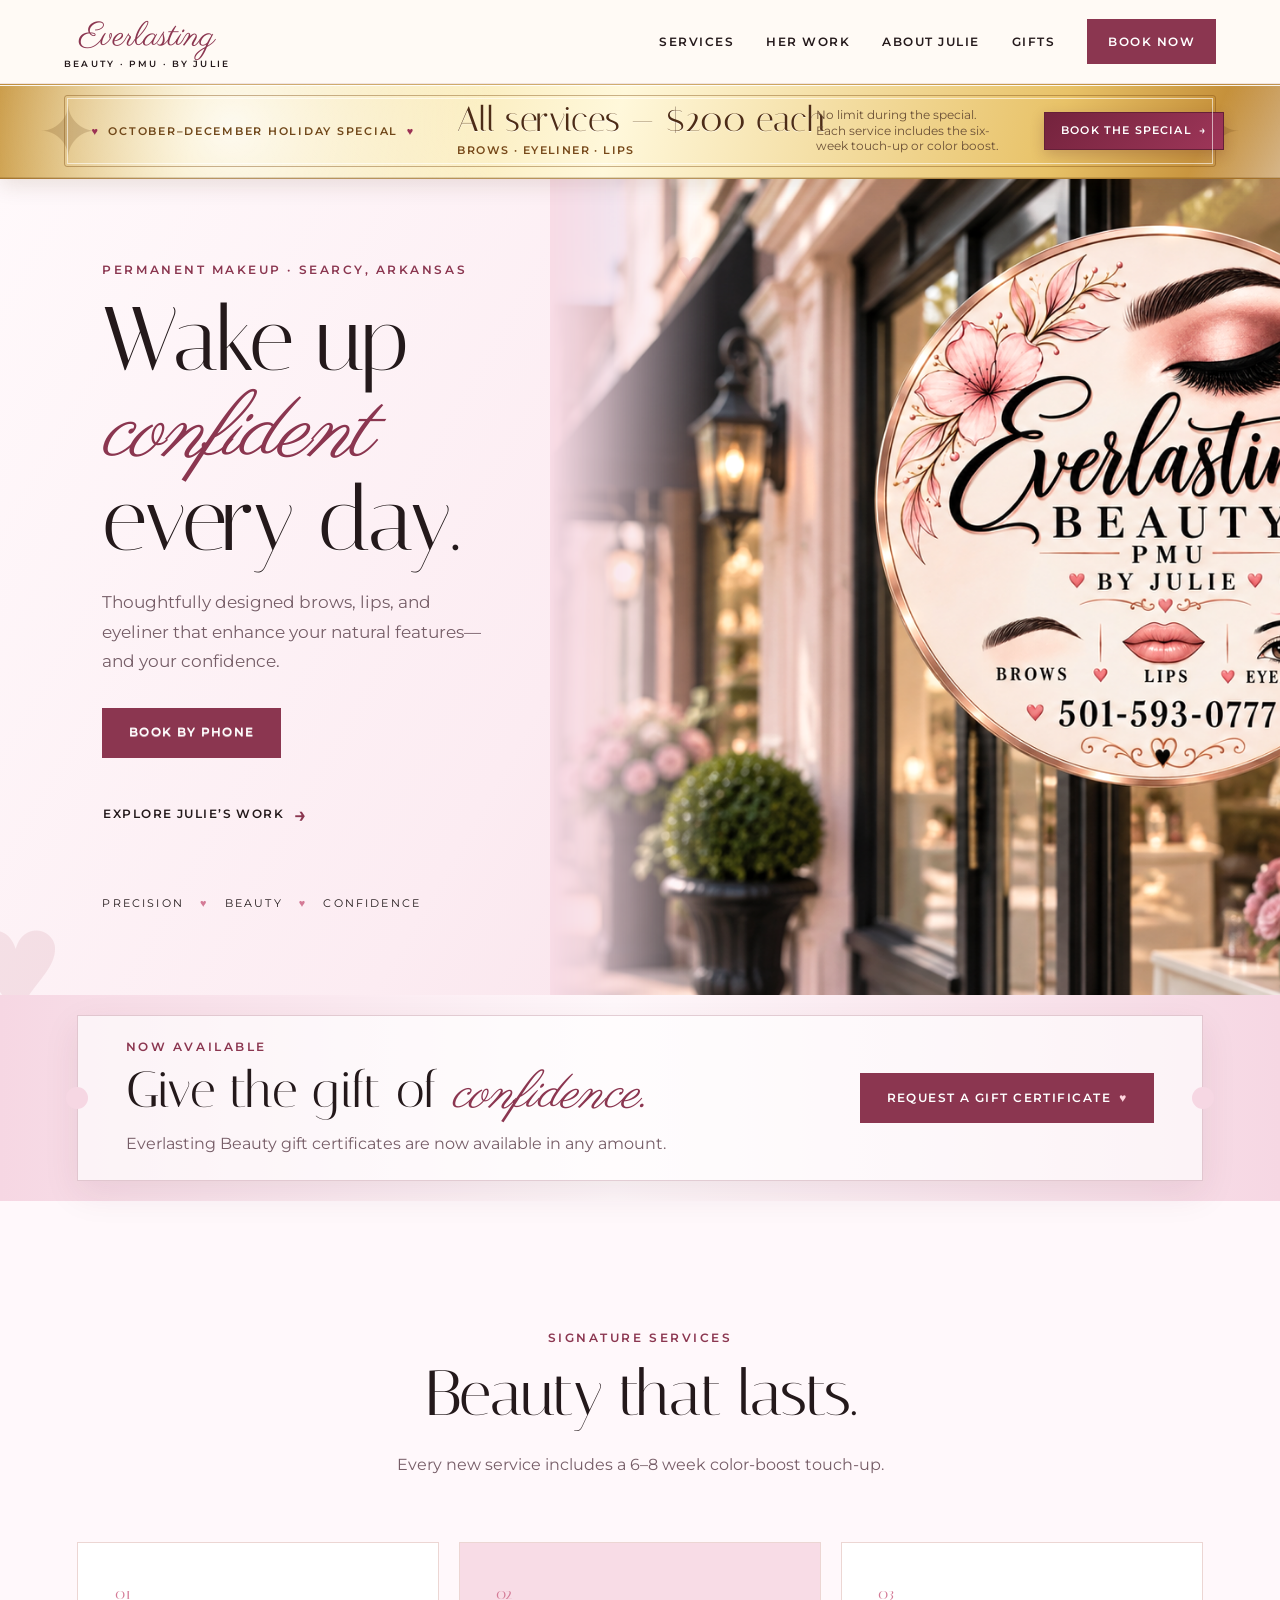
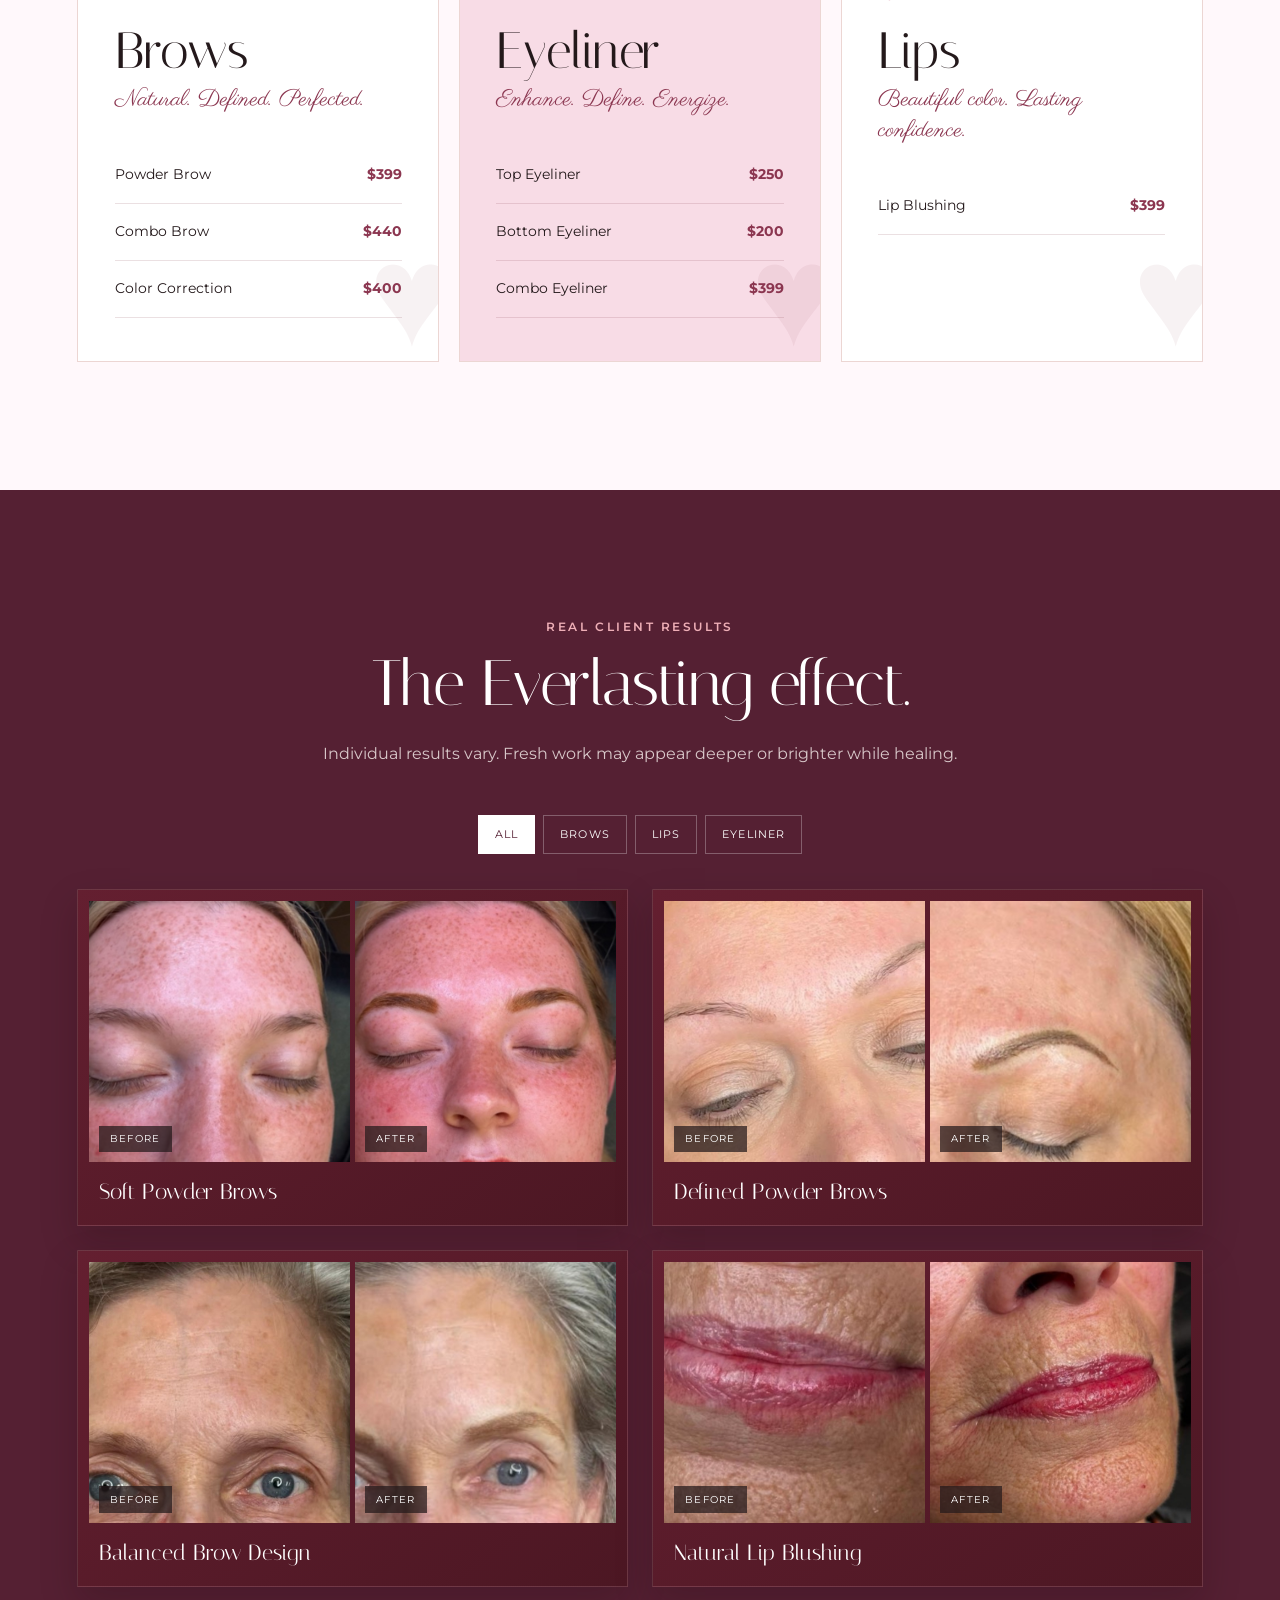
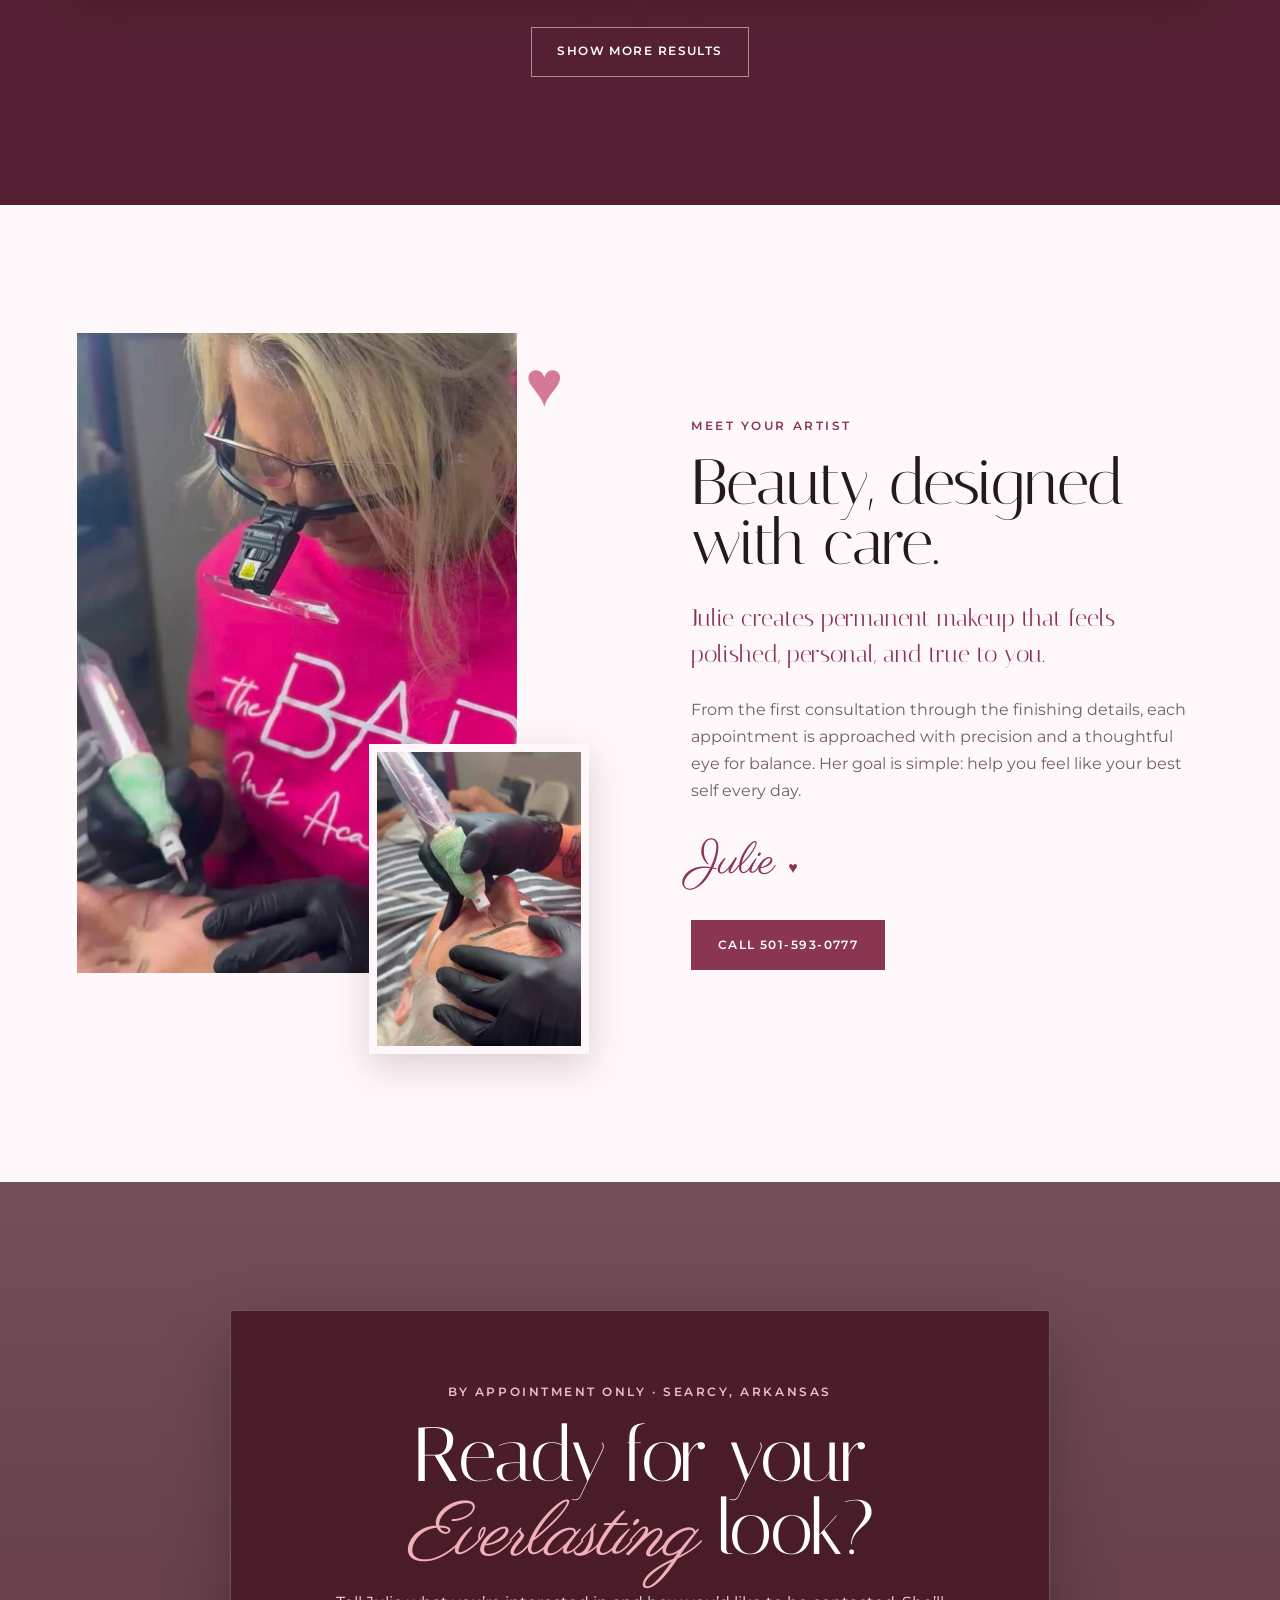
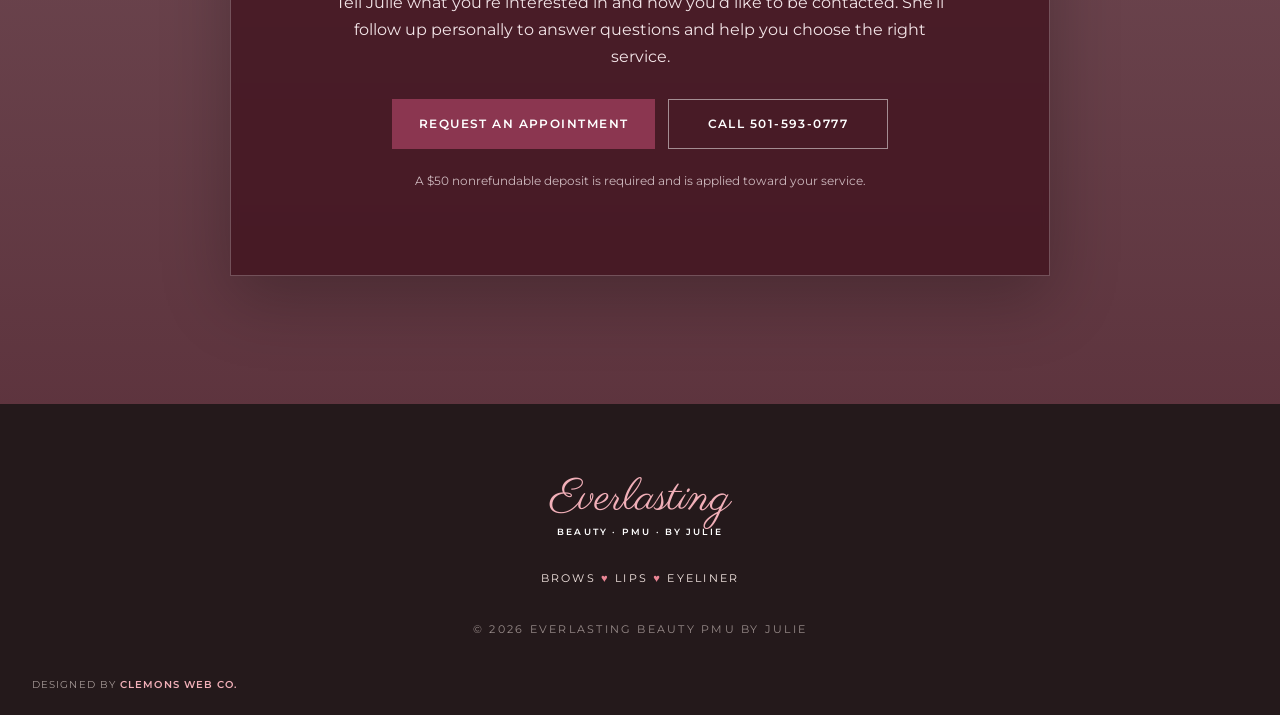
==== commit dec71113: "Update holiday special and add brow-liner result" ====
--- a/index.html
+++ b/index.html
@@ -44,7 +44,7 @@
       href="https://fonts.googleapis.com/css2?family=Italiana&family=Montserrat:wght@400;500;600&family=Parisienne&display=swap"
       rel="stylesheet"
     />
-    <link rel="stylesheet" href="styles.css" />
+    <link rel="stylesheet" href="styles.css?v=gallery-framing-3" />
   </head>
   <body>
     <header class="site-header">
@@ -65,7 +65,7 @@
     <aside class="seasonal-special" aria-label="October through December service special">
       <div class="seasonal-special-inner">
         <p class="seasonal-kicker"><span aria-hidden="true">♥</span> October–December Holiday Special <span aria-hidden="true">♥</span></p>
-        <p class="seasonal-offer"><strong>All services — $150 each</strong><span>Brows · Eyeliner · Lips</span></p>
+        <p class="seasonal-offer"><strong>All services — $200 each</strong><span>Brows · Eyeliner · Lips</span></p>
         <p class="seasonal-detail">No limit during the special. Each service includes the six-week touch-up or color boost.</p>
         <a class="seasonal-cta" href="appointment-request.html"
           >Book the Special <span aria-hidden="true">→</span></a
@@ -263,33 +263,20 @@
             <h3>Classic Top Eyeliner</h3>
           </article>
           <article class="comparison reveal" data-category="eyeliner">
-            <div class="pair">
-              <figure>
-                <img src="assets/eyeliner-result-01-before.jpg" alt="Eyes before permanent eyeliner" />
-                <figcaption>Before</figcaption>
-              </figure>
-              <figure>
-                <img src="assets/eyeliner-result-01-after.jpg" alt="Eyes after permanent eyeliner" />
-                <figcaption>After</figcaption>
-              </figure>
-            </div>
-            <h3>Soft Lash-Line Enhancement</h3>
+            <div class="pair wide-pair eyeliner-wide-two">
+              <figure>
+                <img src="assets/eyeliner-result-02-before.jpg" alt="Eye before permanent eyeliner" />
+                <figcaption>Before</figcaption>
+              </figure>
+              <figure>
+                <img src="assets/eyeliner-result-02-after.jpg" alt="Eye after permanent eyeliner" />
+                <figcaption>After</figcaption>
+              </figure>
+            </div>
+            <h3>Defined Top Eyeliner</h3>
           </article>
           <article class="comparison reveal" data-category="eyeliner">
-            <div class="pair">
-              <figure>
-                <img src="assets/eyeliner-result-02-before.jpg" alt="Eye before permanent eyeliner" />
-                <figcaption>Before</figcaption>
-              </figure>
-              <figure>
-                <img src="assets/eyeliner-result-02-after.jpg" alt="Eye after permanent eyeliner" />
-                <figcaption>After</figcaption>
-              </figure>
-            </div>
-            <h3>Defined Top Eyeliner</h3>
-          </article>
-          <article class="comparison reveal" data-category="eyeliner">
-            <div class="pair">
+            <div class="pair wide-pair eyeliner-wide-three">
               <figure>
                 <img src="assets/eyeliner-result-03-before.jpg" alt="Eyes before permanent eyeliner" />
                 <figcaption>Before</figcaption>
@@ -302,7 +289,7 @@
             <h3>Classic Eyeliner Definition</h3>
           </article>
           <article class="comparison reveal" data-category="brows">
-            <div class="pair">
+            <div class="pair wide-pair brow-wide">
               <figure>
                 <img src="assets/brow-result-04-before.jpg" alt="Brows before powder brow service" />
                 <figcaption>Before</figcaption>
@@ -326,6 +313,19 @@
               </figure>
             </div>
             <h3>Berry Lip Blushing</h3>
+          </article>
+          <article class="comparison reveal" data-category="brows eyeliner">
+            <div class="pair wide-pair brow-liner-wide">
+              <figure>
+                <img src="assets/brow-liner-result-05-before.jpg" alt="Brows and eyes before permanent makeup" />
+                <figcaption>Before</figcaption>
+              </figure>
+              <figure>
+                <img src="assets/brow-liner-result-05-after.jpg" alt="Defined brows and winged eyeliner after permanent makeup" />
+                <figcaption>After</figcaption>
+              </figure>
+            </div>
+            <h3>Defined Brows &amp; Winged Eyeliner</h3>
           </article>
           <article class="comparison reveal" data-category="lips">
             <div class="pair">
@@ -410,6 +410,6 @@
     <div class="lightbox" aria-hidden="true">
       <button aria-label="Close image">×</button><img alt="Expanded client result" />
     </div>
-    <script src="script.js"></script>
+    <script src="script.js?v=holiday-200-gallery"></script>
   </body>
 </html>
--- a/styles.css
+++ b/styles.css
@@ -402,6 +402,18 @@
   margin: 0;
   overflow: hidden;
 }
+.wide-pair.eyeliner-wide-two figure {
+  aspect-ratio: 2.1 / 1;
+}
+.wide-pair.eyeliner-wide-three figure {
+  aspect-ratio: 3.25 / 1;
+}
+.wide-pair.brow-wide figure {
+  aspect-ratio: 2.15 / 1;
+}
+.wide-pair.brow-liner-wide figure {
+  aspect-ratio: 3 / 1;
+}
 .pair img {
   height: 100%;
   object-fit: cover;
@@ -641,10 +653,11 @@
   display: flex;
 }
 .lightbox img {
-  max-width: 1100px;
-  max-height: 88vh;
+  max-width: min(1100px, calc(100vw - 4rem));
+  max-height: calc(100vh - 4rem);
   object-fit: contain;
   width: auto;
+  height: auto;
 }
 .lightbox button {
   position: absolute;
@@ -816,6 +829,16 @@
   }
   .comparison { padding: 0.45rem 0.45rem 1rem; }
   .comparison h3 { margin-top: 0.75rem; font-size: 1.2rem; }
+  .wide-pair {
+    grid-template-columns: 1fr;
+  }
+  .lightbox {
+    padding: 1rem;
+  }
+  .lightbox img {
+    max-width: calc(100vw - 2rem);
+    max-height: calc(100vh - 2rem);
+  }
   .about-collage {
     padding: 0 12% 14% 0;
   }
